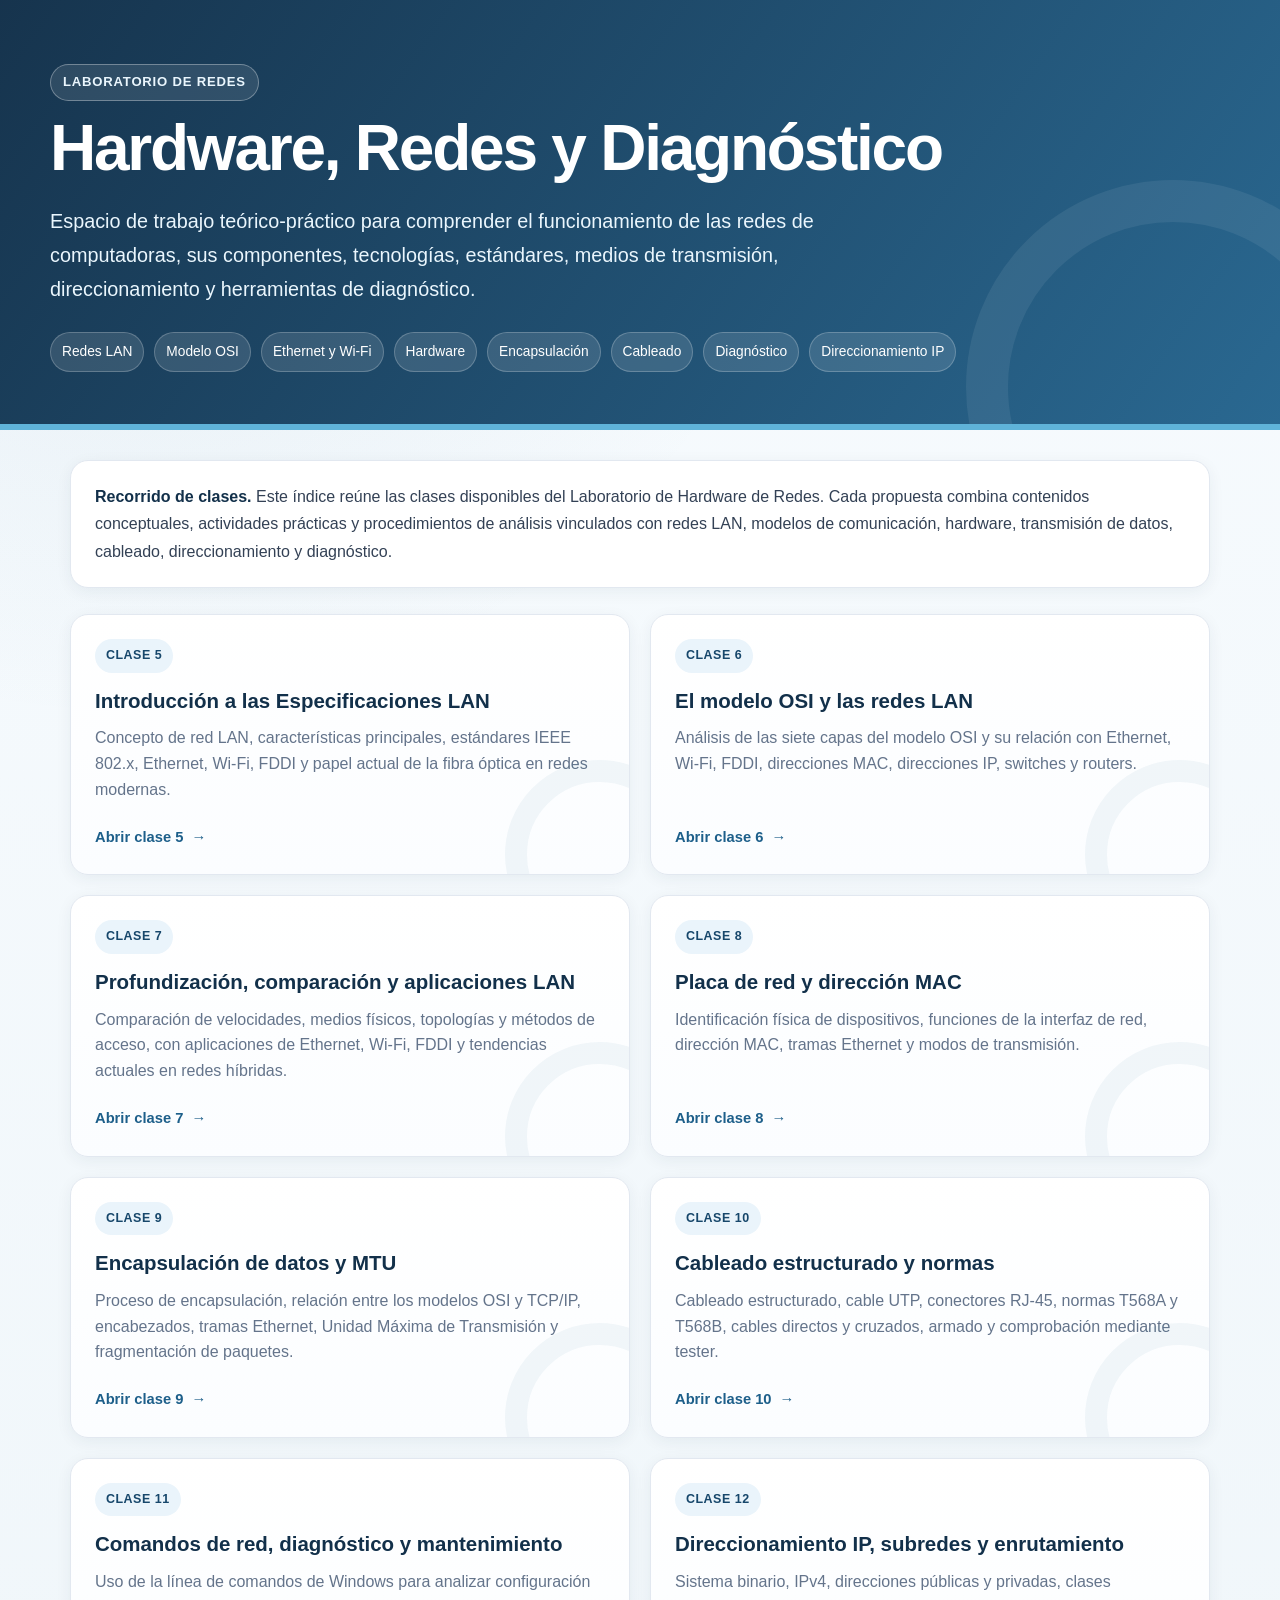
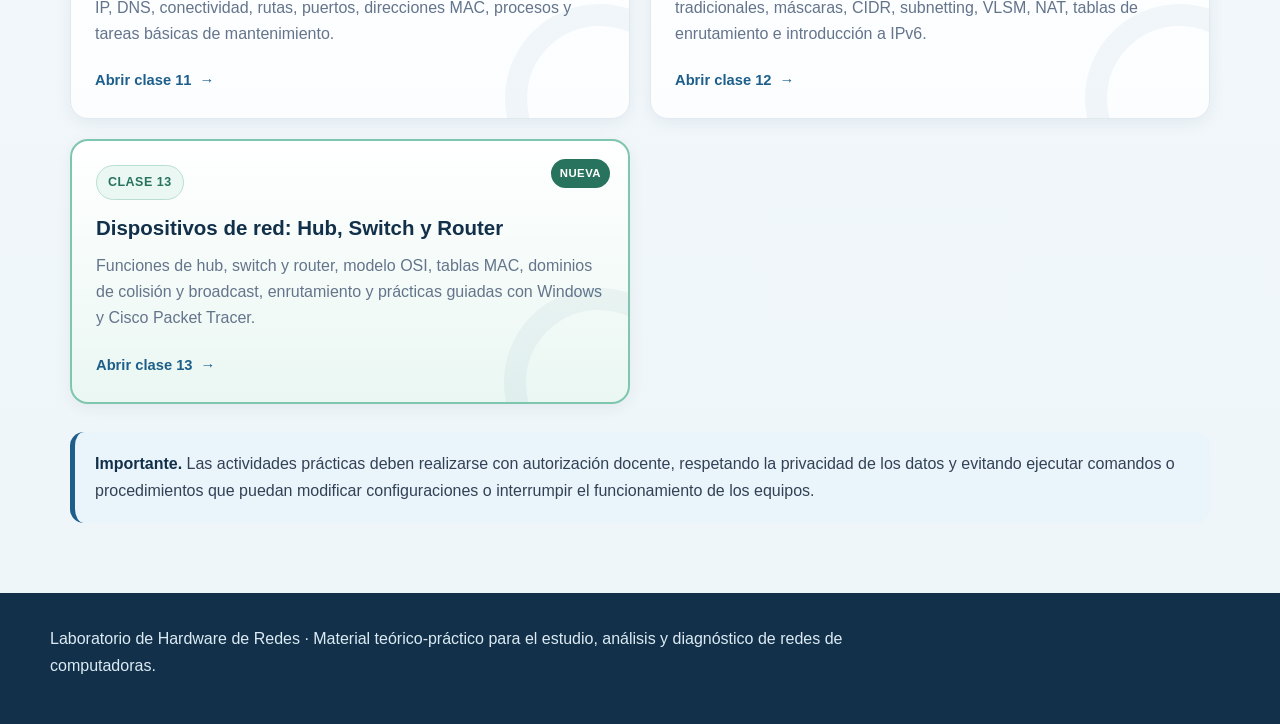
==== index.html @ 41d72aa2 "Publicar sitio del Laboratorio de Hardware de Redes" ====
<!DOCTYPE html>
<html lang="es">

<head>

  <meta charset="UTF-8">

  <meta
    name="viewport"
    content="width=device-width, initial-scale=1.0"
  >

  <meta
    name="description"
    content="Laboratorio de Hardware de Redes. Material teórico-práctico sobre redes LAN, modelo OSI, hardware, cableado, diagnóstico y direccionamiento IP."
  >

  <title>Laboratorio de Hardware de Redes</title>

  <!-- ==========================================
       ESTILOS GENERALES
       ========================================== -->

  <link rel="stylesheet" href="style.css">

</head>

<body>

  <!-- ==========================================
       ACCESIBILIDAD
       ========================================== -->

  <a
    class="skip-link"
    href="#contenido"
  >
    Ir al contenido principal
  </a>

  <!-- ==========================================
       ENCABEZADO
       ========================================== -->

  <header class="hero">

    <div class="hero-inner">

      <p class="eyebrow">
        Laboratorio de redes
      </p>

      <h1>
        Hardware, Redes y Diagnóstico
      </h1>

      <p class="hero-description">

        Espacio de trabajo teórico-práctico para comprender
        el funcionamiento de las redes de computadoras,
        sus componentes, tecnologías, estándares,
        medios de transmisión, direccionamiento
        y herramientas de diagnóstico.

      </p>

      <div
        class="hero-tags"
        aria-label="Temas principales"
      >

        <span class="hero-tag">
          Redes LAN
        </span>

        <span class="hero-tag">
          Modelo OSI
        </span>

        <span class="hero-tag">
          Ethernet y Wi-Fi
        </span>

        <span class="hero-tag">
          Hardware
        </span>

        <span class="hero-tag">
          Encapsulación
        </span>

        <span class="hero-tag">
          Cableado
        </span>

        <span class="hero-tag">
          Diagnóstico
        </span>

        <span class="hero-tag">
          Direccionamiento IP
        </span>

      </div>

    </div>

  </header>

  <!-- ==========================================
       CONTENIDO PRINCIPAL
       ========================================== -->

  <main
    class="indice-clases"
    id="contenido"
  >

    <!-- ========================================
         PRESENTACIÓN
         ======================================== -->

    <section
      class="descripcion"
      aria-labelledby="titulo-recorrido"
    >

      <p>

        <strong id="titulo-recorrido">
          Recorrido de clases.
        </strong>

        Este índice reúne las clases disponibles
        del Laboratorio de Hardware de Redes.

        Cada propuesta combina contenidos conceptuales,
        actividades prácticas y procedimientos de análisis
        vinculados con redes LAN,
        modelos de comunicación,
        hardware,
        transmisión de datos,
        cableado,
        direccionamiento
        y diagnóstico.

      </p>

    </section>

    <!-- ========================================
         GRILLA DE CLASES
         ======================================== -->

    <section
      class="grilla-clases"
      aria-label="Clases disponibles"
    >

      <!-- ======================================
           CLASE 5
           ====================================== -->

      <a
        class="clase-card"
        href="clases/clase5.html"
      >

        <div>

          <span class="numero">
            Clase 5
          </span>

          <h2>
            Introducción a las Especificaciones LAN
          </h2>

          <p>

            Concepto de red LAN,
            características principales,
            estándares IEEE 802.x,
            Ethernet,
            Wi-Fi,
            FDDI
            y papel actual de la fibra óptica
            en redes modernas.

          </p>

        </div>

        <span class="accion">
          Abrir clase 5
        </span>

      </a>

      <!-- ======================================
           CLASE 6
           ====================================== -->

      <a
        class="clase-card"
        href="clases/clase6.html"
      >

        <div>

          <span class="numero">
            Clase 6
          </span>

          <h2>
            El modelo OSI y las redes LAN
          </h2>

          <p>

            Análisis de las siete capas
            del modelo OSI
            y su relación con Ethernet,
            Wi-Fi,
            FDDI,
            direcciones MAC,
            direcciones IP,
            switches
            y routers.

          </p>

        </div>

        <span class="accion">
          Abrir clase 6
        </span>

      </a>

      <!-- ======================================
           CLASE 7
           ====================================== -->

      <a
        class="clase-card"
        href="clases/clase7.html"
      >

        <div>

          <span class="numero">
            Clase 7
          </span>

          <h2>
            Profundización, comparación y aplicaciones LAN
          </h2>

          <p>

            Comparación de velocidades,
            medios físicos,
            topologías
            y métodos de acceso,
            con aplicaciones de Ethernet,
            Wi-Fi,
            FDDI
            y tendencias actuales
            en redes híbridas.

          </p>

        </div>

        <span class="accion">
          Abrir clase 7
        </span>

      </a>

      <!-- ======================================
           CLASE 8
           ====================================== -->

      <a
        class="clase-card"
        href="clases/clase8.html"
      >

        <div>

          <span class="numero">
            Clase 8
          </span>

          <h2>
            Placa de red y dirección MAC
          </h2>

          <p>

            Identificación física de dispositivos,
            funciones de la interfaz de red,
            dirección MAC,
            tramas Ethernet
            y modos de transmisión.

          </p>

        </div>

        <span class="accion">
          Abrir clase 8
        </span>

      </a>

      <!-- ======================================
           CLASE 9
           ====================================== -->

      <a
        class="clase-card"
        href="clases/clase9.html"
      >

        <div>

          <span class="numero">
            Clase 9
          </span>

          <h2>
            Encapsulación de datos y MTU
          </h2>

          <p>

            Proceso de encapsulación,
            relación entre los modelos OSI y TCP/IP,
            encabezados,
            tramas Ethernet,
            Unidad Máxima de Transmisión
            y fragmentación de paquetes.

          </p>

        </div>

        <span class="accion">
          Abrir clase 9
        </span>

      </a>

      <!-- ======================================
           CLASE 10
           ====================================== -->

      <a
        class="clase-card"
        href="clases/clase10.html"
      >

        <div>

          <span class="numero">
            Clase 10
          </span>

          <h2>
            Cableado estructurado y normas
          </h2>

          <p>

            Cableado estructurado,
            cable UTP,
            conectores RJ-45,
            normas T568A y T568B,
            cables directos y cruzados,
            armado
            y comprobación mediante tester.

          </p>

        </div>

        <span class="accion">
          Abrir clase 10
        </span>

      </a>

      <!-- ======================================
           CLASE 11
           ====================================== -->

      <a
        class="clase-card"
        href="clases/clase11.html"
      >

        <div>

          <span class="numero">
            Clase 11
          </span>

          <h2>
            Comandos de red, diagnóstico y mantenimiento
          </h2>

          <p>

            Uso de la línea de comandos
            de Windows
            para analizar configuración IP,
            DNS,
            conectividad,
            rutas,
            puertos,
            direcciones MAC,
            procesos
            y tareas básicas de mantenimiento.

          </p>

        </div>

        <span class="accion">
          Abrir clase 11
        </span>

      </a>

      <!-- ======================================
           CLASE 12
           ====================================== -->

      <a
        class="clase-card"
        href="clases/clase12.html"
      >

        <div>

          <span class="numero">
            Clase 12
          </span>

          <h2>
            Direccionamiento IP, subredes y enrutamiento
          </h2>

          <p>

            Sistema binario,
            IPv4,
            direcciones públicas y privadas,
            clases tradicionales,
            máscaras,
            CIDR,
            subnetting,
            VLSM,
            NAT,
            tablas de enrutamiento
            e introducción a IPv6.

          </p>

        </div>

        <span class="accion">
          Abrir clase 12
        </span>

      </a>

      <!-- CLASE 13 -->
      <a class="clase-card nueva" href="clases/clase13.html">
        <div>
          <span class="numero">Clase 13</span>
          <h2>Dispositivos de red: Hub, Switch y Router</h2>
          <p>Funciones de hub, switch y router, modelo OSI, tablas MAC,
            dominios de colisión y broadcast, enrutamiento y prácticas
            guiadas con Windows y Cisco Packet Tracer.</p>
        </div>
        <span class="accion">Abrir clase 13</span>
      </a>

    </section>

    <!-- ========================================
         INDICACIÓN DOCENTE
         ======================================== -->

    <aside
      class="nota-docente"
      aria-label="Indicaciones de seguridad"
    >

      <strong>
        Importante.
      </strong>

      Las actividades prácticas deben realizarse
      con autorización docente,
      respetando la privacidad de los datos
      y evitando ejecutar comandos
      o procedimientos que puedan modificar
      configuraciones
      o interrumpir el funcionamiento
      de los equipos.

    </aside>

  </main>

  <!-- ==========================================
       PIE DE PÁGINA
       ========================================== -->

  <footer>

    <div class="footer-inner">

      <p>

        Laboratorio de Hardware de Redes ·
        Material teórico-práctico para el estudio,
        análisis
        y diagnóstico de redes de computadoras.

      </p>

    </div>

  </footer>

</body>

</html>
---- style.css ----
/* ==========================================================
LABORATORIO DE HARDWARE DE REDES - ESTILOS GENERALES
Archivo compartido por Index y Clases 5 a 12
========================================================== */

:root {
  --azul-900: #12304a;
  --azul-800: #17476b;
  --azul-700: #1d5f8a;
  --azul-100: #eaf4fb;
  --celeste-100: #f3f9fd;
  --verde-700: #28735d;
  --verde-100: #eaf7f2;
  --amarillo-700: #8a6500;
  --amarillo-100: #fff8dc;
  --rojo-700: #9a3434;
  --rojo-100: #fff0f0;
  --gris-950: #17212b;
  --gris-800: #334155;
  --gris-600: #64748b;
  --gris-300: #cbd5e1;
  --gris-200: #e2e8f0;
  --gris-100: #f1f5f9;
  --blanco: #ffffff;
  --sombra: 0 4px 16px rgba(18, 48, 74, 0.06);
  --radio: 18px;
  --ancho: 1180px;
}

* {
  box-sizing: border-box;
}

html {
  scroll-behavior: smooth;
  scroll-padding-top: 96px;
}

body {
  margin: 0;
  background:
  radial-gradient(circle at 10% 0%, rgba(29, 95, 138, 0.09), transparent 28%),
  linear-gradient(180deg, #f7fbfe 0%, #eef5f9 100%);
  color: var(--gris-950);
  font-family: "Segoe UI", Roboto, Arial, sans-serif;
  line-height: 1.72;
}

a {
  color: var(--azul-700);
}

button,
input,
textarea {
  font: inherit;
}

.skip-link {
  position: fixed;
  left: 12px;
  top: -60px;
  z-index: 9999;
  padding: 10px 14px;
  background: var(--gris-950);
  color: var(--blanco);
  border-radius: 8px;
  text-decoration: none;
  transition: top .2s ease;
}

.skip-link:focus {
  top: 12px;
}

.hero {
  position: relative;
  overflow: hidden;
  color: var(--blanco);
  background:
  linear-gradient(125deg, rgba(18, 48, 74, .98), rgba(29, 95, 138, .94)),
  radial-gradient(circle at 85% 25%, rgba(255,255,255,.15), transparent 25%);
  padding: 64px 20px 52px;
  border-bottom: 6px solid #5fb3d9;
}

.hero::after {
  content: "";
  position: absolute;
  width: 330px;
  height: 330px;
  right: -100px;
  bottom: -170px;
  border: 42px solid rgba(255, 255, 255, .07);
  border-radius: 50%;
}

.hero-inner {
  position: relative;
  z-index: 1;
  max-width: var(--ancho);
  margin: 0 auto;
}

.eyebrow {
  display: inline-flex;
  align-items: center;
  gap: 8px;
  margin: 0 0 14px;
  padding: 6px 12px;
  border: 1px solid rgba(255,255,255,.32);
  border-radius: 999px;
  background: rgba(255,255,255,.10);
  font-size: .82rem;
  font-weight: 700;
  letter-spacing: .06em;
  text-transform: uppercase;
}

h1 {
  max-width: 920px;
  margin: 0;
  font-size: clamp(2rem, 5vw, 4.15rem);
  line-height: 1.05;
  letter-spacing: -.035em;
}

.hero p {
  max-width: 850px;
  margin: 22px 0 0;
  color: #eaf6fd;
  font-size: clamp(1.02rem, 2vw, 1.24rem);
}

.hero-tags {
  display: flex;
  flex-wrap: wrap;
  gap: 10px;
  margin-top: 26px;
}

.hero-tag {
  padding: 7px 11px;
  border-radius: 999px;
  background: rgba(255,255,255,.12);
  border: 1px solid rgba(255,255,255,.22);
  font-size: .86rem;
}

.toolbar-wrap {
  position: sticky;
  top: 0;
  z-index: 1000;
  border-bottom: 1px solid var(--gris-200);
  background: rgba(255,255,255,.96);
  backdrop-filter: blur(12px);
  box-shadow: 0 4px 16px rgba(18,48,74,.07);
}

.toolbar {
  max-width: var(--ancho);
  margin: 0 auto;
  padding: 10px 20px;
  display: grid;
  grid-template-columns: minmax(220px, 1fr) auto auto;
  gap: 10px;
  align-items: center;
}

.search-box {
  display: flex;
  align-items: center;
  gap: 8px;
  min-width: 0;
  padding: 8px 12px;
  border: 1px solid var(--gris-300);
  border-radius: 12px;
  background: var(--blanco);
}

.search-box input {
  flex: 1 1 0;
  min-width: 0;
  width: 0;
  border: 0;
  outline: 0;
  color: var(--gris-950);
  background: transparent;
}

.search-box > span {
  flex: 0 0 auto;
  white-space: nowrap;
}

.btn {
  border: 1px solid var(--gris-300);
  border-radius: 10px;
  padding: 9px 13px;
  background: var(--blanco);
  color: var(--azul-900);
  cursor: pointer;
  font-weight: 700;
  transition: transform .15s ease, background .15s ease, border-color .15s ease;
}

.btn:hover {
  transform: translateY(-1px);
  background: var(--azul-100);
  border-color: #9fc9df;
}

.btn-primary {
  border-color: var(--azul-700);
  background: var(--azul-700);
  color: var(--blanco);
}

.btn-primary:hover {
  background: var(--azul-800);
}

.layout {
  max-width: var(--ancho);
  margin: 28px auto 70px;
  padding: 0 20px;
  display: grid;
  grid-template-columns: 268px minmax(0, 1fr);
  gap: 24px;
  align-items: start;
}

.sidebar {
  position: sticky;
  top: 82px;
  max-height: calc(100vh - 100px);
  overflow: auto;
  padding: 18px;
  border: 1px solid var(--gris-200);
  border-radius: var(--radio);
  background: rgba(255,255,255,.95);
  box-shadow: var(--sombra);
}

.sidebar h2 {
  margin: 0 0 10px;
  color: var(--azul-900);
  font-size: 1rem;
}

.sidebar nav {
  display: grid;
  gap: 5px;
}

.sidebar a {
  display: block;
  padding: 7px 9px;
  border-radius: 8px;
  color: var(--gris-800);
  text-decoration: none;
  font-size: .91rem;
  line-height: 1.25;
}

.sidebar a:hover,
.sidebar a:focus {
  background: var(--azul-100);
  color: var(--azul-900);
}

.progress-card {
  margin-top: 16px;
  padding: 13px;
  border-radius: 12px;
  background: var(--celeste-100);
  border: 1px solid #cfe6f3;
}

.progress-card strong {
  display: block;
  margin-bottom: 7px;
  color: var(--azul-900);
  font-size: .9rem;
}

.progress-track {
  height: 10px;
  overflow: hidden;
  border-radius: 99px;
  background: #dcecf5;
}

.progress-fill {
  display: block;
  width: 100%;
  height: 100%;
  appearance: none;
  border: 0;
  background: #dcecf5;
  accent-color: var(--azul-700);
}

.progress-fill::-webkit-progress-bar { background: #dcecf5; }
.progress-fill::-webkit-progress-value { background: var(--azul-700); }
.progress-fill::-moz-progress-bar { background: var(--azul-700); }

.progress-label {
  margin-top: 6px;
  color: var(--gris-600);
  font-size: .82rem;
}

main {
  min-width: 0;
}

.module {
  scroll-margin-top: 100px;
  margin-bottom: 24px;
  padding: clamp(22px, 4vw, 38px);
  border: 1px solid var(--gris-200);
  border-radius: var(--radio);
  background: var(--blanco);
  box-shadow: var(--sombra);
}

.module.is-hidden {
  display: none;
}

.module-header {
  display: grid;
  grid-template-columns: auto 1fr;
  gap: 14px;
  align-items: start;
  margin-bottom: 20px;
}

.module-number {
  width: 44px;
  height: 44px;
  display: grid;
  place-items: center;
  border-radius: 12px;
  color: var(--blanco);
  background: linear-gradient(145deg, var(--azul-800), var(--azul-700));
  font-weight: 800;
  box-shadow: 0 8px 18px rgba(29,95,138,.20);
}

.module h2 {
  margin: 0;
  color: var(--azul-900);
  font-size: clamp(1.55rem, 3vw, 2.15rem);
  line-height: 1.15;
}

.module-subtitle {
  margin: 7px 0 0;
  color: var(--gris-600);
}

h3 {
  margin: 28px 0 12px;
  color: var(--azul-800);
  font-size: 1.22rem;
}

h4 {
  margin: 20px 0 8px;
  color: var(--gris-950);
  font-size: 1.02rem;
}

p {
  margin: 0 0 14px;
}

ul,
ol {
  padding-left: 1.4rem;
}

li + li {
  margin-top: 6px;
}

.objectives,
.two-col,
.three-col {
  display: grid;
  gap: 14px;
}

.objectives,
.two-col {
  grid-template-columns: repeat(2, minmax(0, 1fr));
}

.three-col {
  grid-template-columns: repeat(3, minmax(0, 1fr));
}

.mini-card {
  padding: 16px;
  border: 1px solid var(--gris-200);
  border-radius: 14px;
  background: linear-gradient(180deg, var(--blanco), #fbfdff);
}

.mini-card h3,
.mini-card h4 {
  margin-top: 0;
}

.callout {
  margin: 18px 0;
  padding: 16px 18px;
  border-left: 5px solid var(--azul-700);
  border-radius: 12px;
  background: var(--azul-100);
}

.callout strong {
  color: var(--azul-900);
}

.callout.warning {
  border-left-color: #d6a20a;
  background: var(--amarillo-100);
}

.callout.warning strong {
  color: var(--amarillo-700);
}

.callout.danger {
  border-left-color: var(--rojo-700);
  background: var(--rojo-100);
}

.callout.danger strong {
  color: var(--rojo-700);
}

.callout.success {
  border-left-color: var(--verde-700);
  background: var(--verde-100);
}

.callout.success strong {
  color: var(--verde-700);
}

.command-block {
  position: relative;
  margin: 14px 0;
  overflow: hidden;
  border: 1px solid #26394b;
  border-radius: 12px;
  background: #101923;
  box-shadow: 0 10px 24px rgba(15,23,42,.14);
}

.command-block::before {
  content: "CMD";
  display: block;
  padding: 7px 12px;
  color: #cfe8f6;
  background: #172636;
  border-bottom: 1px solid #2a4155;
  font-size: .72rem;
  font-weight: 800;
  letter-spacing: .12em;
}

pre {
  margin: 0;
  padding: 16px 54px 16px 16px;
  overflow-x: auto;
  color: #dff7e8;
  background: transparent;
  font-family: Consolas, "Courier New", monospace;
  font-size: .94rem;
  line-height: 1.55;
  white-space: pre-wrap;
  word-break: break-word;
}

code {
  font-family: Consolas, "Courier New", monospace;
}

.inline-code {
  padding: .12em .38em;
  border-radius: 6px;
  background: var(--gris-100);
  color: #7b2444;
  font-size: .92em;
}

.copy-btn {
  position: absolute;
  right: 9px;
  top: 38px;
  border: 1px solid #466075;
  border-radius: 8px;
  padding: 6px 8px;
  background: #20384c;
  color: #e9f6fc;
  cursor: pointer;
  font-size: .78rem;
  font-weight: 700;
}

.copy-btn:hover {
  background: #2b4a61;
}

.table-wrap {
  overflow-x: auto;
  margin: 16px 0;
  border: 1px solid var(--gris-200);
  border-radius: 13px;
}

table {
  width: 100%;
  border-collapse: collapse;
  min-width: 660px;
  background: var(--blanco);
}

th,
td {
  padding: 12px 13px;
  border-bottom: 1px solid var(--gris-200);
  text-align: left;
  vertical-align: top;
}

th {
  color: var(--azul-900);
  background: var(--azul-100);
  font-size: .9rem;
}

tr:last-child td {
  border-bottom: 0;
}

.activity {
  margin: 18px 0;
  padding: 18px;
  border: 1px solid #cfe1ec;
  border-radius: 14px;
  background: #fbfdff;
}

.activity-title {
  display: flex;
  gap: 10px;
  align-items: flex-start;
  margin-bottom: 10px;
}

.activity-title input {
  width: 19px;
  height: 19px;
  margin-top: 3px;
  accent-color: var(--azul-700);
  cursor: pointer;
  flex: 0 0 auto;
}

.activity-title label {
  color: var(--azul-900);
  font-weight: 800;
  cursor: pointer;
}

.activity p:last-child,
.activity ol:last-child,
.activity ul:last-child {
  margin-bottom: 0;
}

.response {
  width: 100%;
  min-height: 104px;
  margin-top: 10px;
  padding: 12px;
  resize: vertical;
  border: 1px solid var(--gris-300);
  border-radius: 10px;
  background: var(--blanco);
  color: var(--gris-950);
}

.response:focus {
  outline: 3px solid rgba(29,95,138,.15);
  border-color: var(--azul-700);
}

details {
  margin: 15px 0;
  border: 1px solid var(--gris-200);
  border-radius: 12px;
  background: #fcfdff;
}

summary {
  cursor: pointer;
  padding: 13px 15px;
  color: var(--azul-900);
  font-weight: 800;
}

details > div {
  padding: 0 15px 15px;
}

.steps {
  counter-reset: paso;
  display: grid;
  gap: 12px;
  padding: 0;
  list-style: none;
}

.steps li {
  position: relative;
  padding: 15px 15px 15px 54px;
  border: 1px solid var(--gris-200);
  border-radius: 12px;
  background: #fbfdff;
}

.steps li::before {
  counter-increment: paso;
  content: counter(paso);
  position: absolute;
  left: 15px;
  top: 14px;
  width: 28px;
  height: 28px;
  display: grid;
  place-items: center;
  border-radius: 50%;
  background: var(--azul-700);
  color: var(--blanco);
  font-size: .82rem;
  font-weight: 800;
}

.glossary {
  display: grid;
  gap: 10px;
}

.glossary dt {
  color: var(--azul-900);
  font-weight: 800;
}

.glossary dd {
  margin: 0 0 10px;
  padding-left: 12px;
  border-left: 3px solid #cfe6f3;
}



.no-results {
  padding: 22px;
  border-radius: 14px;
  background: var(--amarillo-100);
  border: 1px solid #ead895;
  color: #654c00;
}

@media (max-width: 920px) {
  .layout {
    grid-template-columns: 1fr;
  }

  .sidebar {
    position: relative;
    top: auto;
    max-height: none;
  }

  .sidebar nav {
    grid-template-columns: repeat(2, minmax(0, 1fr));
  }

  .toolbar {
    grid-template-columns: 1fr auto;
  }

}

@media (max-width: 700px) {
  .toolbar {
    grid-template-columns: 1fr;
  }

  .toolbar .btn {
    width: 100%;
  }

  .objectives,
  .two-col,
  .three-col,
  .sidebar nav {
    grid-template-columns: 1fr;
  }

  .module {
    padding: 21px 17px;
  }

  .module-header {
    grid-template-columns: 1fr;
  }

  .hero {
    padding-top: 42px;
  }
}

@media print {
  body {
    background: white;
  }

  .toolbar-wrap,
  .sidebar,
  .copy-btn,
  .footer,
  .hero-tags {
    display: none !important;
  }

  .hero {
    color: black;
    background: white;
    border-bottom: 2px solid black;
    padding: 18px 0;
  }

  .hero p {
    color: #333;
  }

  .layout {
    display: block;
    max-width: none;
    margin: 0;
    padding: 0;
  }

  .module {
    box-shadow: none;
    break-inside: avoid;
    border: 1px solid #aaa;
  }

  details > div {
    display: block;
  }

  .response {
    min-height: 70px;
  }
}

/* Extensiones específicas para el material de Direcciones IP */
.ip-demo {
  display: flex;
  flex-wrap: wrap;
  align-items: center;
  gap: 8px;
  margin: 16px 0;
  padding: 18px;
  border: 1px solid var(--gris-200);
  border-radius: 14px;
  background: linear-gradient(180deg, #fbfdff, var(--celeste-100));
}

.octet {
  min-width: 86px;
  padding: 12px 14px;
  border: 1px solid #bfdbea;
  border-radius: 12px;
  background: var(--blanco);
  color: var(--azul-900);
  font-family: Consolas, "Courier New", monospace;
  font-size: 1.1rem;
  font-weight: 800;
  text-align: center;
  box-shadow: 0 6px 14px rgba(18,48,74,.06);
}

.dot {
  color: var(--gris-600);
  font-weight: 900;
  font-size: 1.35rem;
}

.binary-row {
  display: grid;
  grid-template-columns: repeat(8, minmax(30px, 1fr));
  gap: 6px;
  margin: 12px 0;
}

.bit {
  padding: 9px 4px;
  border: 1px solid var(--gris-300);
  border-radius: 8px;
  background: var(--gris-100);
  font-family: Consolas, "Courier New", monospace;
  text-align: center;
  font-weight: 800;
}

.formula {
  margin: 14px 0;
  padding: 14px 16px;
  border: 1px dashed #9fc9df;
  border-radius: 12px;
  background: var(--celeste-100);
  color: var(--azul-900);
  font-family: Consolas, "Courier New", monospace;
  font-weight: 700;
}

.class-badge {
  display: inline-grid;
  place-items: center;
  min-width: 44px;
  height: 34px;
  padding: 0 10px;
  border-radius: 999px;
  background: var(--azul-100);
  border: 1px solid #bfdbea;
  color: var(--azul-900);
  font-weight: 900;
}

.network-diagram {
  display: grid;
  gap: 12px;
  margin: 18px 0;
  padding: 18px;
  border: 1px solid var(--gris-200);
  border-radius: 14px;
  background: #fbfdff;
}

.network-line {
  display: flex;
  flex-wrap: wrap;
  gap: 8px 12px;
  align-items: center;
}

.network-node {
  padding: 9px 12px;
  border: 1px solid var(--gris-300);
  border-radius: 10px;
  background: var(--blanco);
  font-weight: 700;
}

.arrow {
  color: var(--azul-700);
  font-weight: 900;
}

.compact-list {
  margin-top: 8px;
  margin-bottom: 8px;
}

@media (max-width: 520px) {
  .octet {
    min-width: 64px;
    padding: 10px;
    font-size: 1rem;
  }

  .binary-row {
    grid-template-columns: repeat(4, minmax(30px, 1fr));
  }
}

/* ==========================================================
ÍNDICE GENERAL
========================================================== */

.hero-description {
  max-width: 880px;
}

.indice-clases {
  max-width: var(--ancho);
  margin: 30px auto 70px;
  padding: 0 20px;
}

.descripcion {
  margin-bottom: 26px;
  padding: 22px 24px;
  border: 1px solid var(--gris-200);
  border-radius: var(--radio);
  background: var(--blanco);
  box-shadow: var(--sombra);
  color: var(--gris-800);
}

.descripcion p {
  margin: 0;
}

.descripcion strong {
  color: var(--azul-900);
}

.grilla-clases {
  display: grid;
  grid-template-columns: repeat(2, minmax(0, 1fr));
  gap: 20px;
}

.clase-card {
  position: relative;
  display: flex;
  flex-direction: column;
  justify-content: space-between;
  min-height: 245px;
  padding: 24px;
  overflow: hidden;
  border: 1px solid var(--gris-200);
  border-radius: var(--radio);
  background: linear-gradient(180deg, var(--blanco) 0%, #fbfdff 100%);
  color: var(--gris-950);
  text-decoration: none;
  box-shadow: var(--sombra);
  transition: transform .18s ease, box-shadow .18s ease, border-color .18s ease;
}

.clase-card::after {
  content: "";
  position: absolute;
  width: 145px;
  height: 145px;
  right: -65px;
  bottom: -75px;
  border: 22px solid rgba(29,95,138,.05);
  border-radius: 50%;
  pointer-events: none;
}

.clase-card:hover,
.clase-card:focus,
.clase-card:focus-visible {
  transform: translateY(-4px);
  border-color: #9fc9df;
  box-shadow: 0 18px 42px rgba(18,48,74,.16);
  outline: none;
}

.numero {
  display: inline-flex;
  align-items: center;
  width: fit-content;
  margin-bottom: 15px;
  padding: 6px 11px;
  border-radius: 999px;
  background: var(--azul-100);
  color: var(--azul-800);
  font-size: .78rem;
  font-weight: 900;
  letter-spacing: .04em;
  text-transform: uppercase;
}

.clase-card h2,
.clase-card h3 {
  margin: 0 0 12px;
  padding: 0;
  border: 0;
  color: var(--azul-900);
  font-size: 1.28rem;
  line-height: 1.25;
}

.clase-card p {
  margin: 0;
  color: var(--gris-600);
  line-height: 1.62;
}

.accion {
  position: relative;
  z-index: 2;
  display: inline-flex;
  align-items: center;
  gap: 8px;
  margin-top: 22px;
  color: var(--azul-700);
  font-size: .92rem;
  font-weight: 800;
}

.accion::after {
  content: "→";
  transition: transform .18s ease;
}

.clase-card:hover .accion::after,
.clase-card:focus-visible .accion::after {
  transform: translateX(5px);
}

.clase-card.nueva {
  border: 2px solid #7ec6ad;
  background: linear-gradient(180deg, #ffffff 0%, var(--verde-100) 100%);
}

.clase-card.nueva .numero {
  background: var(--verde-100);
  color: var(--verde-700);
  border: 1px solid #b9dfd0;
}

.clase-card.nueva::before {
  content: "Nueva";
  position: absolute;
  top: 18px;
  right: 18px;
  z-index: 3;
  padding: 5px 9px;
  border-radius: 999px;
  background: var(--verde-700);
  color: var(--blanco);
  font-size: .71rem;
  font-weight: 900;
  letter-spacing: .04em;
  text-transform: uppercase;
}

.nota-docente {
  margin-top: 28px;
  padding: 18px 20px;
  border-left: 5px solid var(--azul-700);
  border-radius: 14px;
  background: var(--azul-100);
  color: var(--gris-800);
}

.nota-docente strong {
  color: var(--azul-900);
}

footer,
.footer {
  padding: 32px 20px 44px;
  color: #dcebf3;
  background: var(--azul-900);
}

footer .footer-inner,
.footer .footer-inner {
  max-width: var(--ancho);
  margin: 0 auto;
}

footer p,
.footer p {
  max-width: 900px;
  margin: 0;
}

@media (max-width: 850px) {
  .grilla-clases {
    grid-template-columns: 1fr;
  }

  .clase-card {
    min-height: auto;
  }
}

@media (max-width: 520px) {
  .indice-clases {
    padding: 0 14px;
  }

  .descripcion,
  .clase-card {
    padding: 20px;
  }

  .clase-card.nueva::before {
    position: static;
    display: inline-flex;
    width: fit-content;
    margin-bottom: 12px;
  }
}


/* ==========================================================
COMPONENTES DE LAS CLASES 8, 9 Y 10
Compatibilidad durante la migración al diseño común.
========================================================== */

:root {
  --azul-oscuro: var(--azul-900);
  --azul: var(--azul-700);
  --celeste: var(--azul-100);
  --verde: var(--verde-700);
  --verde-suave: var(--verde-100);
  --gris-texto: var(--gris-950);
  --gris-claro: var(--gris-100);
  --gris-borde: var(--gris-200);
  --amarillo-suave: var(--amarillo-100);
  --rojo-suave: var(--rojo-100);
  --violeta-suave: #f4efff;
  --sombra-legacy: var(--sombra);
}

.contenedor {
  width: min(1100px, 94%);
  margin: 28px auto;
}

.volver {
  display: inline-block;
  margin: 0 0 18px;
  padding: 10px 14px;
  border-radius: 10px;
  background: var(--azul);
  color: #fff;
  text-decoration: none;
  font-weight: 700;
  transition: transform .15s ease, background .15s ease;
}

.volver:hover,
.volver:focus-visible {
  transform: translateY(-1px);
  background: var(--azul-800);
  outline: none;
}

.portada {
  position: relative;
  overflow: hidden;
  padding: 34px;
  border-radius: 22px;
  background: linear-gradient(125deg, var(--azul-900), var(--azul-700));
  color: #fff;
  box-shadow: var(--sombra-legacy);
}

.portada::after {
  content: "";
  position: absolute;
  width: 260px;
  height: 260px;
  right: -80px;
  top: -70px;
  border-radius: 50%;
  background: rgba(255,255,255,.12);
  pointer-events: none;
}

.portada h1 {
  position: relative;
  z-index: 1;
  margin: 0 0 10px;
  max-width: 920px;
  font-size: clamp(2rem,4vw,3.2rem);
  line-height: 1.15;
  letter-spacing: normal;
}

.portada p {
  position: relative;
  z-index: 1;
  max-width: 860px;
  margin: 0;
  color: #fff;
  font-size: 1.08rem;
}

.etiquetas {
  position: relative;
  z-index: 1;
  display: flex;
  flex-wrap: wrap;
  gap: 10px;
  margin-top: 24px;
}

.etiqueta {
  padding: 8px 12px;
  border: 1px solid rgba(255,255,255,.35);
  border-radius: 999px;
  background: rgba(255,255,255,.16);
  color: #fff;
  font-size: .92rem;
  font-weight: 700;
}

.bloque {
  margin-top: 22px;
  padding: 26px;
  border: 1px solid var(--gris-borde);
  border-radius: 18px;
  background: #fff;
  box-shadow: var(--sombra-legacy);
}

.bloque h2 {
  margin-top: 0;
  padding-left: 12px;
  border-left: 8px solid var(--azul);
  color: var(--azul-oscuro);
  line-height: 1.2;
}

.bloque h3,
.contenedor h3 {
  color: var(--azul-oscuro);
}

.bloque h4,
.contenedor h4 {
  color: var(--verde);
}

.lead {
  padding: 16px;
  border-left: 6px solid var(--azul);
  border-radius: 12px;
  background: var(--celeste);
  font-size: 1.05rem;
}

.grid-2 {
  display: grid;
  grid-template-columns: repeat(2,minmax(0,1fr));
  gap: 18px;
}

.grid-3 {
  display: grid;
  grid-template-columns: repeat(3,minmax(0,1fr));
  gap: 18px;
}

.tarjeta {
  padding: 18px;
  border: 1px solid var(--gris-borde);
  border-radius: 16px;
  background: var(--gris-claro);
}

.tarjeta h3,
.tarjeta h4 {
  margin-top: 0;
}

.destacado,
.advertencia,
.seguridad,
.pregunta {
  margin: 18px 0;
  padding: 16px;
  border-radius: 12px;
}

.destacado {
  border-left: 6px solid var(--verde);
  background: var(--verde-suave);
}

.advertencia {
  border-left: 6px solid #d97706;
  background: var(--amarillo-suave);
}

.seguridad {
  border-left: 6px solid #dc2626;
  background: var(--rojo-suave);
}

.pregunta {
  border-left: 6px solid #7c3aed;
  background: var(--violeta-suave);
}

.contenedor table {
  width: 100%;
  min-width: 0;
  margin: 16px 0;
  border: 1px solid var(--gris-borde);
  border-collapse: collapse;
  border-radius: 12px;
  background: #fff;
}

.contenedor th {
  padding: 12px;
  border-bottom: 0;
  background: var(--azul-oscuro);
  color: #fff;
  text-align: left;
}

.contenedor td {
  padding: 12px;
  border-top: 1px solid var(--gris-borde);
  border-bottom: 0;
  vertical-align: top;
}

.contenedor tr:nth-child(even) td {
  background: #f8fafc;
}

.contenedor code {
  padding: 2px 6px;
  border-radius: 6px;
  background: #eef2ff;
  color: #1e3a8a;
  font-family: Consolas,Monaco,"Courier New",monospace;
  font-size: .95em;
}

.contenedor pre {
  margin: 16px 0;
  padding: 18px;
  overflow-x: auto;
  border-radius: 14px;
  background: #0f172a;
  color: #e2e8f0;
  line-height: 1.5;
  white-space: pre-wrap;
  word-break: break-word;
}

.contenedor pre code {
  padding: 0;
  background: transparent;
  color: inherit;
}

.figura {
  margin: 20px 0;
  overflow: hidden;
  border: 1px solid var(--gris-borde);
  border-radius: 16px;
  background: #fff;
}

.figura svg {
  display: block;
  width: 100%;
  height: auto;
}

.figura figcaption {
  padding: 12px 16px;
  border-top: 1px solid var(--gris-borde);
  background: #f8fafc;
  font-size: .95rem;
}

.pasos {
  counter-reset: paso;
  padding: 0;
  list-style: none;
}

.pasos li {
  counter-increment: paso;
  position: relative;
  margin-bottom: 12px;
  padding: 14px 14px 14px 54px;
  border: 1px solid var(--gris-borde);
  border-radius: 14px;
  background: #f8fafc;
}

.pasos li::before {
  content: counter(paso);
  position: absolute;
  left: 14px;
  top: 14px;
  width: 28px;
  height: 28px;
  display: grid;
  place-items: center;
  border-radius: 50%;
  background: var(--azul);
  color: #fff;
  font-weight: 700;
}

.actividad {
  margin-top: 16px;
  padding: 18px;
  border: 2px dashed var(--azul);
  border-radius: 16px;
  background: #f8fbff;
}

.checklist li {
  margin-bottom: 8px;
}

.consola-lab {
  margin: 20px 0;
  padding: 20px;
  border: 1px solid var(--gris-borde);
  border-radius: 16px;
  background: #f8fbff;
}

.consola-lab h3 {
  margin-top: 0;
  color: var(--azul-oscuro);
}

.paso-comando {
  margin: 12px 0;
  padding: 14px;
  border: 1px solid var(--gris-borde);
  border-radius: 14px;
  background: #fff;
}

.campo-respuesta {
  margin: 14px 0;
  padding: 14px;
  border: 1px dashed #94a3b8;
  border-radius: 12px;
  background: #fff;
}

.campo-respuesta p {
  margin: 7px 0;
}

.linea-respuesta {
  display: inline-block;
  min-width: 70%;
  height: 1.3em;
  border-bottom: 1px dotted #64748b;
  vertical-align: baseline;
}

.salida-ejemplo {
  margin: 12px 0;
  padding: 12px;
  overflow-x: auto;
  border-left: 5px solid var(--verde);
  border-radius: 10px;
  background: #f8fafc;
}

.tabla-comandos td:first-child {
  white-space: nowrap;
  color: #1e3a8a;
  font-family: Consolas,Monaco,"Courier New",monospace;
  font-weight: 700;
}

.mini {
  color: #54606b;
  font-size: .92rem;
}

.pin {
  display: inline-block;
  min-width: 28px;
  margin-right: 6px;
  padding: 3px 7px;
  border-radius: 8px;
  background: var(--azul);
  color: #fff;
  text-align: center;
  font-weight: 700;
}

.glosario dt {
  margin-top: 14px;
  color: var(--azul-oscuro);
  font-weight: 700;
}

.glosario dd {
  margin-left: 0;
  padding: 12px;
  border: 1px solid var(--gris-borde);
  border-radius: 12px;
  background: #f8fafc;
}

.bibliografia a {
  color: var(--azul);
  text-decoration: none;
  font-weight: 700;
}

.bibliografia a:hover {
  text-decoration: underline;
}

.botonera {
  display: flex;
  flex-wrap: wrap;
  gap: 12px;
  margin-top: 18px;
}

.boton {
  display: inline-block;
  padding: 10px 14px;
  border-radius: 10px;
  background: var(--azul);
  color: #fff;
  text-decoration: none;
  font-weight: 700;
}

.boton.secundario {
  background: var(--verde);
}

@media (max-width: 800px) {
  .grid-2,
  .grid-3 {
    grid-template-columns: 1fr;
  }

  .portada {
    padding: 24px;
  }

  .bloque {
    padding: 20px;
  }
}


/* Extensiones para la Clase 12_IP */
.level-tag {
  display:inline-flex;
  align-items:center;
  gap:6px;
  padding:5px 9px;
  border-radius:999px;
  background:var(--gris-100);
  border:1px solid var(--gris-200);
  color:var(--gris-800);
  font-size:.76rem;
  font-weight:800;
  text-transform:uppercase;
  letter-spacing:.04em;
  margin-bottom:10px;
}

.concept-strip {
  display:grid;
  grid-template-columns:repeat(4,minmax(0,1fr));
  gap:10px;
  margin:16px 0;
}

.concept-chip {
  padding:12px;
  border:1px solid var(--gris-200);
  border-radius:12px;
  background:#fbfdff;
  text-align:center;
  font-weight:800;
  color:var(--azul-900);
}

.weights {
  display:grid;
  grid-template-columns:repeat(8,minmax(44px,1fr));
  gap:6px;
  margin:12px 0;
}

.weight {
  padding:10px 4px;
  border:1px solid var(--gris-300);
  border-radius:9px;
  background:var(--blanco);
  text-align:center;
  font-family:Consolas,"Courier New",monospace;
}

.weight strong {
  display:block;
  color:var(--azul-900);
  font-size:.92rem;
}

.weight span {
  display:block;
  color:var(--gris-600);
  font-size:.78rem;
  margin-top:3px;
}

.formula-grid {
  display:grid;
  grid-template-columns:repeat(2,minmax(0,1fr));
  gap:12px;
  margin:14px 0;
}

.formula-card {
  padding:15px;
  border:1px dashed #9fc9df;
  border-radius:12px;
  background:var(--celeste-100);
  color:var(--azul-900);
  font-family:Consolas,"Courier New",monospace;
  font-weight:700;
}

.exercise-list {
  margin:10px 0 0;
  padding-left:1.25rem;
}

.exercise-list li {
  margin-bottom:8px;
}

.solution {
  border-left:4px solid var(--verde-700);
  background:var(--verde-100);
  padding:13px 15px;
  border-radius:10px;
  margin-top:12px;
}

.solution code {
  color:#164f3f;
}

.route-diagram {
  display:flex;
  flex-wrap:wrap;
  align-items:center;
  justify-content:center;
  gap:9px;
  margin:16px 0;
  padding:18px;
  border:1px solid var(--gris-200);
  border-radius:14px;
  background:#fbfdff;
}

.route-node {
  padding:10px 13px;
  border:1px solid var(--gris-300);
  border-radius:10px;
  background:var(--blanco);
  font-weight:800;
}

.route-arrow {
  color:var(--azul-700);
  font-weight:900;
}

.mask-scale {
  display:grid;
  grid-template-columns:repeat(9,minmax(0,1fr));
  gap:5px;
  margin:12px 0;
  font-size:.78rem;
}

.mask-scale div {
  padding:8px 4px;
  text-align:center;
  border:1px solid var(--gris-200);
  border-radius:8px;
  background:#fbfdff;
}

.exercise-badge {
  display:inline-flex;
  padding:4px 8px;
  margin-right:6px;
  border-radius:999px;
  background:var(--amarillo-100);
  color:var(--amarillo-700);
  border:1px solid #ead895;
  font-size:.74rem;
  font-weight:800;
}

.advanced {
  border-top:4px solid #7658a6;
}

.command-block[data-label]::before {
  content: attr(data-label);
}

.source-note {
  font-size:.9rem;
  color:var(--gris-600);
  border-top:1px solid var(--gris-200);
  padding-top:12px;
  margin-top:18px;
}

@media (max-width: 800px) {
  .concept-strip,
  .formula-grid {
    grid-template-columns:1fr 1fr;
  }
  .weights {
    grid-template-columns:repeat(4,minmax(44px,1fr));
  }
  .mask-scale {
    grid-template-columns:repeat(3,minmax(0,1fr));
  }
}

@media (max-width: 520px) {
  .concept-strip,
  .formula-grid {
    grid-template-columns:1fr;
  }
  .weights {
    grid-template-columns:repeat(2,minmax(44px,1fr));
  }
}

/* Diagramas: presentación separada de la geometría SVG. */
.diagram-style-1 {
  fill: #f8fafc;
}

.diagram-style-2 {
  fill: #16324f;
  font-family: Arial;
  font-size: 28px;
  font-weight: 700;
  text-anchor: middle;
}

.diagram-style-3 {
  font-family: Arial;
}

.diagram-style-4 {
  fill: #eaf2ff;
  stroke: #2563eb;
  stroke-width: 3;
}

.diagram-style-5 {
  fill: #16324f;
  font-size: 22px;
  font-weight: 700;
  text-anchor: middle;
}

.diagram-style-6 {
  fill: #54606b;
  font-size: 16px;
  text-anchor: middle;
}

.diagram-style-7 {
  fill: #e8f7f4;
  stroke: #0f766e;
  stroke-width: 3;
}

.diagram-style-8 {
  fill: #0f766e;
  font-size: 22px;
  font-weight: 700;
  text-anchor: middle;
}

.diagram-style-9 {
  fill: #fff8db;
  stroke: #d97706;
  stroke-width: 3;
}

.diagram-style-10 {
  fill: #92400e;
  font-size: 22px;
  font-weight: 700;
  text-anchor: middle;
}

.diagram-style-11 {
  stroke: #16324f;
  stroke-width: 5;
}

.diagram-style-12 {
  fill: #16324f;
}

.diagram-style-13 {
  fill: #54606b;
  font-size: 15px;
  text-anchor: middle;
}

.diagram-style-14 {
  fill: #ffffff;
  stroke: #94a3b8;
  stroke-width: 2;
}

.diagram-style-15 {
  fill: #334155;
  font-size: 18px;
  text-anchor: middle;
}

.diagram-style-16 {
  fill: #ffffff;
  stroke: #94a3b8;
  stroke-width: 4;
}

.diagram-style-17 {
  fill: #54606b;
  font-size: 18px;
  text-anchor: middle;
}

.diagram-style-18 {
  fill: none;
  stroke: #f97316;
  stroke-width: 8;
}

.diagram-style-19 {
  fill: none;
  stroke: #fed7aa;
  stroke-width: 8;
}

.diagram-style-20 {
  fill: none;
  stroke: #22c55e;
  stroke-width: 8;
}

.diagram-style-21 {
  fill: none;
  stroke: #bbf7d0;
  stroke-width: 8;
}

.diagram-style-22 {
  fill: #92400e;
  font-size: 16px;
  font-weight: 700;
  text-anchor: end;
}

.diagram-style-23 {
  fill: #166534;
  font-size: 16px;
  font-weight: 700;
  text-anchor: end;
}

.diagram-style-24 {
  fill: #1d4ed8;
  font-size: 16px;
  font-weight: 700;
  text-anchor: start;
}

.diagram-style-25 {
  fill: #78350f;
  font-size: 16px;
  font-weight: 700;
  text-anchor: start;
}

.diagram-style-26 {
  fill: #f8fafc;
  stroke: #64748b;
}

.diagram-style-27 {
  fill: #16324f;
  font-size: 18px;
  font-weight: 700;
}

.diagram-style-28 {
  text-anchor: middle;
}

.diagram-style-29 {
  fill: #ffffff;
  stroke: #94a3b8;
  stroke-width: 3;
}

.diagram-style-30 {
  fill: #fff7ed;
  stroke: #f97316;
  stroke-width: 4;
}

.diagram-style-31 {
  fill: #92400e;
  font-size: 16px;
  font-weight: 700;
  text-anchor: middle;
}

.diagram-style-32 {
  fill: #92400e;
  font-size: 14px;
  text-anchor: middle;
}

.diagram-style-33 {
  fill: #f97316;
  stroke: #ea580c;
  stroke-width: 4;
}

.diagram-style-34 {
  fill: #ffffff;
  font-size: 16px;
  font-weight: 700;
  text-anchor: middle;
}

.diagram-style-35 {
  fill: #ffffff;
  font-size: 14px;
  text-anchor: middle;
}

.diagram-style-36 {
  fill: #f0fdf4;
  stroke: #22c55e;
  stroke-width: 4;
}

.diagram-style-37 {
  fill: #166534;
  font-size: 16px;
  font-weight: 700;
  text-anchor: middle;
}

.diagram-style-38 {
  fill: #166534;
  font-size: 14px;
  text-anchor: middle;
}

.diagram-style-39 {
  fill: #2563eb;
  stroke: #1d4ed8;
  stroke-width: 4;
}

.diagram-style-40 {
  fill: #eff6ff;
  stroke: #3b82f6;
  stroke-width: 4;
}

.diagram-style-41 {
  fill: #1d4ed8;
  font-size: 16px;
  font-weight: 700;
  text-anchor: middle;
}

.diagram-style-42 {
  fill: #1d4ed8;
  font-size: 14px;
  text-anchor: middle;
}

.diagram-style-43 {
  fill: #22c55e;
  stroke: #16a34a;
  stroke-width: 4;
}

.diagram-style-44 {
  fill: #fef3c7;
  stroke: #92400e;
  stroke-width: 4;
}

.diagram-style-45 {
  fill: #78350f;
  font-size: 16px;
  font-weight: 700;
  text-anchor: middle;
}

.diagram-style-46 {
  fill: #78350f;
  font-size: 14px;
  text-anchor: middle;
}

.diagram-style-47 {
  fill: #78350f;
  stroke: #451a03;
  stroke-width: 4;
}

.diagram-style-48 {
  fill: #16324f;
  font-family: Arial;
  font-size: 24px;
  font-weight: 700;
  text-anchor: middle;
}

.diagram-style-49 {
  fill: #ffffff;
  stroke: #9db9ff;
  stroke-width: 2;
}

.diagram-style-50 {
  fill: #16324f;
  font-family: Arial;
  font-size: 20px;
  text-anchor: middle;
}

.diagram-style-51 {
  fill: #0f766e;
  font-family: Arial;
  font-size: 24px;
  font-weight: 700;
  text-anchor: middle;
}

.diagram-style-52 {
  fill: #263238;
  font-family: Arial;
  font-size: 18px;
  text-anchor: middle;
}

.diagram-style-53 {
  fill: #263238;
  font-family: Arial;
  font-size: 16px;
  text-anchor: middle;
}

.diagram-style-54 {
  stroke: #16324f;
  stroke-width: 4;
}

.diagram-style-55 {
  fill: #ffffff;
  stroke: #d7dde5;
  stroke-width: 3;
}

.diagram-style-56 {
  fill: #2563eb;
}

.diagram-style-57 {
  fill: #0f766e;
}

.diagram-style-58 {
  fill: #7c3aed;
}

.diagram-style-59 {
  stroke: #94a3b8;
  stroke-width: 3;
}

.diagram-style-60 {
  fill: #54606b;
  font-family: Arial;
  font-size: 18px;
  text-anchor: middle;
}

.diagram-style-61 {
  fill: #16324f;
  font-family: Arial;
  font-size: 26px;
  font-weight: 700;
  text-anchor: middle;
}

.diagram-style-62 {
  font-family: Arial;
  font-size: 18px;
}

.diagram-style-63 {
  fill: #eef2ff;
  stroke: #c7d2fe;
}

.diagram-style-64 {
  fill: #334155;
}

.diagram-style-65 {
  fill: #0f766e;
  font-weight: 700;
}

.diagram-style-66 {
  fill: #2563eb;
  font-weight: 700;
}

.diagram-style-67 {
  fill: #ffffff;
  stroke: #16324f;
  stroke-width: 2;
}

.diagram-style-68 {
  fill: #16324f;
  font-family: Arial;
  font-size: 19px;
  font-weight: 700;
  text-anchor: middle;
}

.diagram-style-69 {
  fill: #54606b;
  font-family: Arial;
  font-size: 15px;
  text-anchor: middle;
}

.diagram-style-70 {
  fill: #16324f;
  font-size: 24px;
  font-weight: 700;
  text-anchor: middle;
}

.diagram-style-71 {
  fill: #0f766e;
  font-size: 24px;
  font-weight: 700;
  text-anchor: middle;
}

.diagram-style-72 {
  stroke: #2563eb;
  stroke-width: 4;
}

.diagram-style-73 {
  stroke: #0f766e;
  stroke-width: 4;
}

.diagram-style-74 {
  fill: #2563eb;
  font-size: 20px;
  font-weight: 700;
  text-anchor: middle;
}

.diagram-style-75 {
  fill: #0f766e;
  font-size: 20px;
  font-weight: 700;
  text-anchor: middle;
}

.diagram-style-76 {
  fill: #16324f;
  font-size: 17px;
  font-weight: 700;
  text-anchor: middle;
}

.diagram-style-77 {
  fill: #54606b;
  font-size: 14px;
  text-anchor: middle;
}

.diagram-style-78 {
  fill: #0f766e;
  font-size: 17px;
  font-weight: 700;
  text-anchor: middle;
}

.diagram-style-79 {
  fill: #92400e;
  font-size: 17px;
  font-weight: 700;
  text-anchor: middle;
}

.diagram-style-80 {
  fill: #334155;
  font-size: 17px;
  font-weight: 700;
  text-anchor: middle;
}

.diagram-style-81 {
  fill: #f4efff;
  stroke: #7c3aed;
  stroke-width: 3;
}

.diagram-style-82 {
  fill: #5b21b6;
  font-size: 17px;
  font-weight: 700;
  text-anchor: middle;
}

.diagram-style-83 {
  fill: #54606b;
  font-size: 17px;
  text-anchor: middle;
}

.diagram-style-84 {
  fill: #16324f;
  font-size: 23px;
  font-weight: 700;
  text-anchor: middle;
}

.diagram-style-85 {
  fill: #94a3b8;
}

.diagram-style-86 {
  stroke: #2563eb;
  stroke-width: 5;
}

.diagram-style-87 {
  fill: #2563eb;
  font-size: 15px;
  font-weight: 700;
  text-anchor: middle;
}

.diagram-style-88 {
  stroke: #0f766e;
  stroke-width: 5;
}

.diagram-style-89 {
  fill: #fff8db;
  stroke: #d97706;
  stroke-width: 2;
}

.diagram-style-90 {
  fill: #92400e;
  font-size: 18px;
  font-weight: 700;
  text-anchor: middle;
}

.diagram-style-91 {
  fill: #16324f;
  font-size: 20px;
  font-weight: 700;
}

.diagram-style-92 {
  fill: #eaf2ff;
  stroke: #2563eb;
  stroke-width: 2;
}

.diagram-style-93 {
  fill: #1e3a8a;
  font-size: 17px;
  text-anchor: middle;
}

.diagram-style-94 {
  fill: #e8f7f4;
  stroke: #0f766e;
  stroke-width: 2;
}

.diagram-style-95 {
  fill: #0f766e;
  font-size: 16px;
  text-anchor: middle;
}

.diagram-style-96 {
  fill: #92400e;
  font-size: 16px;
  text-anchor: middle;
}

.diagram-style-97 {
  fill: #f4efff;
  stroke: #7c3aed;
  stroke-width: 2;
}

.diagram-style-98 {
  fill: #5b21b6;
  font-size: 16px;
  text-anchor: middle;
}

.diagram-style-99 {
  fill: #0f172a;
  stroke: #0f172a;
  stroke-width: 2;
}

.diagram-style-100 {
  fill: #e2e8f0;
  font-size: 20px;
  font-weight: 700;
}

.diagram-style-101 {
  fill: #e2e8f0;
  font-size: 18px;
  text-anchor: middle;
}

.diagram-style-102 {
  fill: #16324f;
  font-size: 18px;
  font-weight: 700;
  text-anchor: middle;
}

.diagram-style-103 {
  fill: #0f766e;
  font-size: 18px;
  font-weight: 700;
  text-anchor: middle;
}

.diagram-style-104 {
  fill: #334155;
  font-size: 18px;
  font-weight: 700;
  text-anchor: middle;
}

.diagram-style-105 {
  fill: #5b21b6;
  font-size: 18px;
  font-weight: 700;
  text-anchor: middle;
}

.diagram-style-106 {
  fill: #1e3a8a;
  font-size: 22px;
  font-weight: 700;
  text-anchor: middle;
}

.diagram-style-107 {
  fill: #1e3a8a;
  font-size: 20px;
  font-weight: 700;
  text-anchor: middle;
}


/* Accesibilidad, navegación y adaptación compartidas. */
[hidden] { display: none !important; }
:focus-visible { outline: 3px solid var(--azul-700); outline-offset: 4px; }
.clase-card:focus-visible, .volver:focus-visible { outline: 3px solid var(--azul-700); outline-offset: 4px; }
.search-box:focus-within { outline: 3px solid var(--azul-700); outline-offset: 2px; }
body { overflow-wrap: normal; word-break: normal; }
.inline-code, .module code, .bibliografia a, .response, .print-response { overflow-wrap: anywhere; }

/* Navegación al inicio: disponible también sin JavaScript. */
body[data-page] { padding-bottom: 80px; }
.back-to-top {
  position: fixed;
  right: max(18px, env(safe-area-inset-right));
  bottom: max(18px, env(safe-area-inset-bottom));
  z-index: 1100;
  display: grid;
  place-items: center;
  width: 48px;
  height: 48px;
  border: 2px solid var(--blanco);
  border-radius: 50%;
  background: var(--azul-800);
  color: var(--blanco);
  box-shadow: 0 3px 12px rgba(18, 48, 74, .22);
  font-size: 1.6rem;
  line-height: 1;
  text-decoration: none;
}
.back-to-top:hover { background: var(--azul-900); }
.site-nav { max-width: var(--ancho); margin: 0 auto; padding: 12px 20px; }
.site-nav .volver { margin: 0; padding: 6px 0; background: transparent; color: var(--azul-700); }
.hero .eyebrow { margin: 0 0 14px; font-size: .82rem; }
.reset-progress { width: 100%; margin-top: 10px; }
.tags-compact { margin-top: 0; }
.response-long { min-height: 180px; }
.response-integrator { min-height: 260px; }
.table-compact { min-width: 420px; }
.table-scroll { max-width: 100%; overflow-x: auto; overscroll-behavior-inline: contain; }
.table-scroll table { margin: 0; }
.contenedor .table-scroll { margin: 16px 0; }
.contenedor table { min-width: 580px; }
.grid-2 > *, .grid-3 > *, .two-col > *, .three-col > * { min-width: 0; }
.figura { overflow-x: auto; }
.figura svg { min-width: 580px; }
.storage-warning { max-width: var(--ancho); margin: 0 auto; padding: 8px 20px; color: var(--rojo-700); }
.print-response { display: none; }

@media (max-width: 920px) {
  .toolbar { grid-template-columns: 1fr 1fr; }
  .search-box { grid-column: 1 / -1; }
  .toolbar-wrap { position: static; }
  html { scroll-padding-top: 16px; }
  .module { scroll-margin-top: 16px; }
}
@media (max-width: 520px) {
  .hero { padding: 32px 16px; }
  h1 { font-size: clamp(1.65rem, 8vw, 2rem); line-height: 1.15; }
  .layout { padding: 0 14px; gap: 18px; }
  .contenedor { width: auto; margin: 18px 14px; }
  .portada, .bloque { padding: 22px 16px; }
  .portada h1 { font-size: clamp(1.65rem, 8vw, 2rem); }
  .hero-tags, .etiquetas { gap: 6px; }
  .hero-tag, .etiqueta { padding: 5px 8px; font-size: .8rem; }
  .toolbar { padding: 10px 14px; }
  .btn { padding: 9px; font-size: .9rem; }
}
@media (prefers-reduced-motion: reduce) {
  html { scroll-behavior: auto; }
  *, *::before, *::after { transition: none !important; animation: none !important; }
}
@media print {
  @page { margin: 15mm; }
  body[data-page] { padding-bottom: 0; }
  .back-to-top { display: none !important; }
  .skip-link, .site-nav, .volver, .no-results, .storage-warning, footer { display: none !important; }
  .module[hidden] { display: block !important; }
  .hero, .portada { color: #000; background: #fff; box-shadow: none; }
  .hero p, .portada p { color: #000; }
  .hero::after, .portada::after, .etiquetas { display: none; }
  .contenedor, .indice-clases { width: 100%; max-width: none; margin: 0; padding: 0; }
  .module, .bloque { break-inside: auto; box-shadow: none; padding: 12px; }
  h2, h3, h4 { break-after: avoid; }
  tr, figure { break-inside: avoid; }
  .table-wrap, .table-scroll, .figura { overflow: visible; }
  table, .contenedor table, .figura svg { min-width: 0; }
  th, td { padding: 6px; font-size: 9pt; }
  .response.print-replaced { display: none; }
  .print-response { display: block; white-space: pre-wrap; border: 1px solid #aaa; padding: 12px; }
}

/* Clase 13: dispositivos y prácticas de red. */
.device-photo {
    margin: 18px 0 22px;
    border: 1px solid var(--gris-200);
    border-radius: 16px;
    overflow: hidden;
    background: var(--blanco);
    box-shadow: 0 10px 26px rgba(18, 48, 74, .10);
  }

  .device-photo img {
    display: block;
    width: 100%;
    height: auto;
    max-height: 430px;
    object-fit: contain;
    background: #eef3f6;
  }

  .device-photo figcaption {
    padding: 11px 14px 13px;
    color: var(--gris-600);
    font-size: .82rem;
    line-height: 1.45;
    border-top: 1px solid var(--gris-200);
  }

  .photo-grid {
    display: grid;
    grid-template-columns: repeat(3, minmax(0,1fr));
    gap: 14px;
    margin: 18px 0 22px;
  }

  .photo-grid .device-photo {
    margin: 0;
  }

  .photo-grid .device-photo img {
    height: 210px;
  }

  .traffic-demo {
    display: grid;
    grid-template-columns: minmax(0,1fr) auto minmax(0,1fr) auto minmax(0,1fr);
    gap: 8px;
    align-items: center;
    margin: 15px 0;
    padding: 16px;
    border: 1px solid var(--gris-200);
    border-radius: 14px;
    background: #fbfdff;
  }

  .traffic-node {
    padding: 12px 10px;
    text-align: center;
    border: 1px solid var(--gris-300);
    border-radius: 10px;
    background: var(--blanco);
    font-weight: 800;
    color: var(--azul-900);
  }

  .traffic-arrow {
    font-weight: 900;
    color: var(--azul-700);
  }

  .osi-stack {
    display: grid;
    gap: 7px;
    margin: 14px 0;
  }

  .osi-layer {
    display: grid;
    grid-template-columns: 50px 1fr auto;
    gap: 10px;
    align-items: center;
    padding: 10px 12px;
    border: 1px solid var(--gris-200);
    border-radius: 10px;
    background: #fbfdff;
  }

  .osi-layer strong {
    color: var(--azul-900);
  }

  .device-pill {
    display: inline-flex;
    align-items: center;
    padding: 4px 8px;
    border-radius: 999px;
    background: var(--azul-100);
    color: var(--azul-800);
    font-size: .76rem;
    font-weight: 900;
  }

  .domain-box {
    padding: 14px;
    border: 2px dashed #a9c8dc;
    border-radius: 13px;
    background: #f7fbfe;
  }

  .domain-box + .domain-box {
    margin-top: 10px;
  }

  .packet-tracer {
    border-top: 4px solid #6d58a8;
  }

  .windows-practice {
    border-top: 4px solid var(--verde-700);
  }

  .accuracy-note {
    margin-top: 12px;
    padding: 13px 15px;
    border-left: 4px solid var(--amarillo-700);
    background: var(--amarillo-100);
    border-radius: 10px;
  }

  .network-map {
    display: flex;
    flex-wrap: wrap;
    justify-content: center;
    align-items: center;
    gap: 8px;
    padding: 18px;
    margin: 14px 0;
    border: 1px solid var(--gris-200);
    border-radius: 14px;
    background: #fbfdff;
  }

  .network-map .box {
    padding: 10px 13px;
    border: 1px solid var(--gris-300);
    border-radius: 10px;
    background: var(--blanco);
    font-weight: 800;
  }

  .network-map .link {
    color: var(--azul-700);
    font-weight: 900;
  }

  .check-step {
    margin: 13px 0;
    padding: 14px 16px;
    border: 1px solid var(--gris-200);
    border-radius: 12px;
    background: #fbfdff;
  }

  .check-step h4 {
    margin: 0 0 8px;
    color: var(--azul-900);
  }

  .expected {
    margin-top: 8px;
    padding: 9px 11px;
    border-left: 4px solid var(--verde-700);
    border-radius: 8px;
    background: var(--verde-100);
    color: #184d3e;
  }

  .error-box {
    margin-top: 8px;
    padding: 9px 11px;
    border-left: 4px solid var(--rojo-700);
    border-radius: 8px;
    background: var(--rojo-100);
    color: #7e2222;
  }

  .pt-stage {
    position: relative;
    margin: 16px 0;
    padding: 17px;
    border-left: 5px solid #6d58a8;
    border-radius: 12px;
    background: #f7f5fc;
  }

  .pt-stage h4 {
    margin-top: 0;
    color: #4d377c;
  }

  .verify-table td:first-child {
    font-weight: 800;
    color: var(--azul-900);
  }

  @media (max-width: 820px) {
    .photo-grid {
      grid-template-columns: 1fr;
    }
    .photo-grid .device-photo img {
      height: auto;
      max-height: 360px;
    }
    .traffic-demo {
      grid-template-columns: 1fr;
    }
    .traffic-arrow {
      transform: rotate(90deg);
      text-align: center;
    }
    .osi-layer {
      grid-template-columns: 42px 1fr;
    }
    .osi-layer .device-pill {
      grid-column: 2;
      width: fit-content;
    }
  }

.response-lab { min-height: 220px; }
.response-analysis { min-height: 190px; }
.response-project { min-height: 240px; }
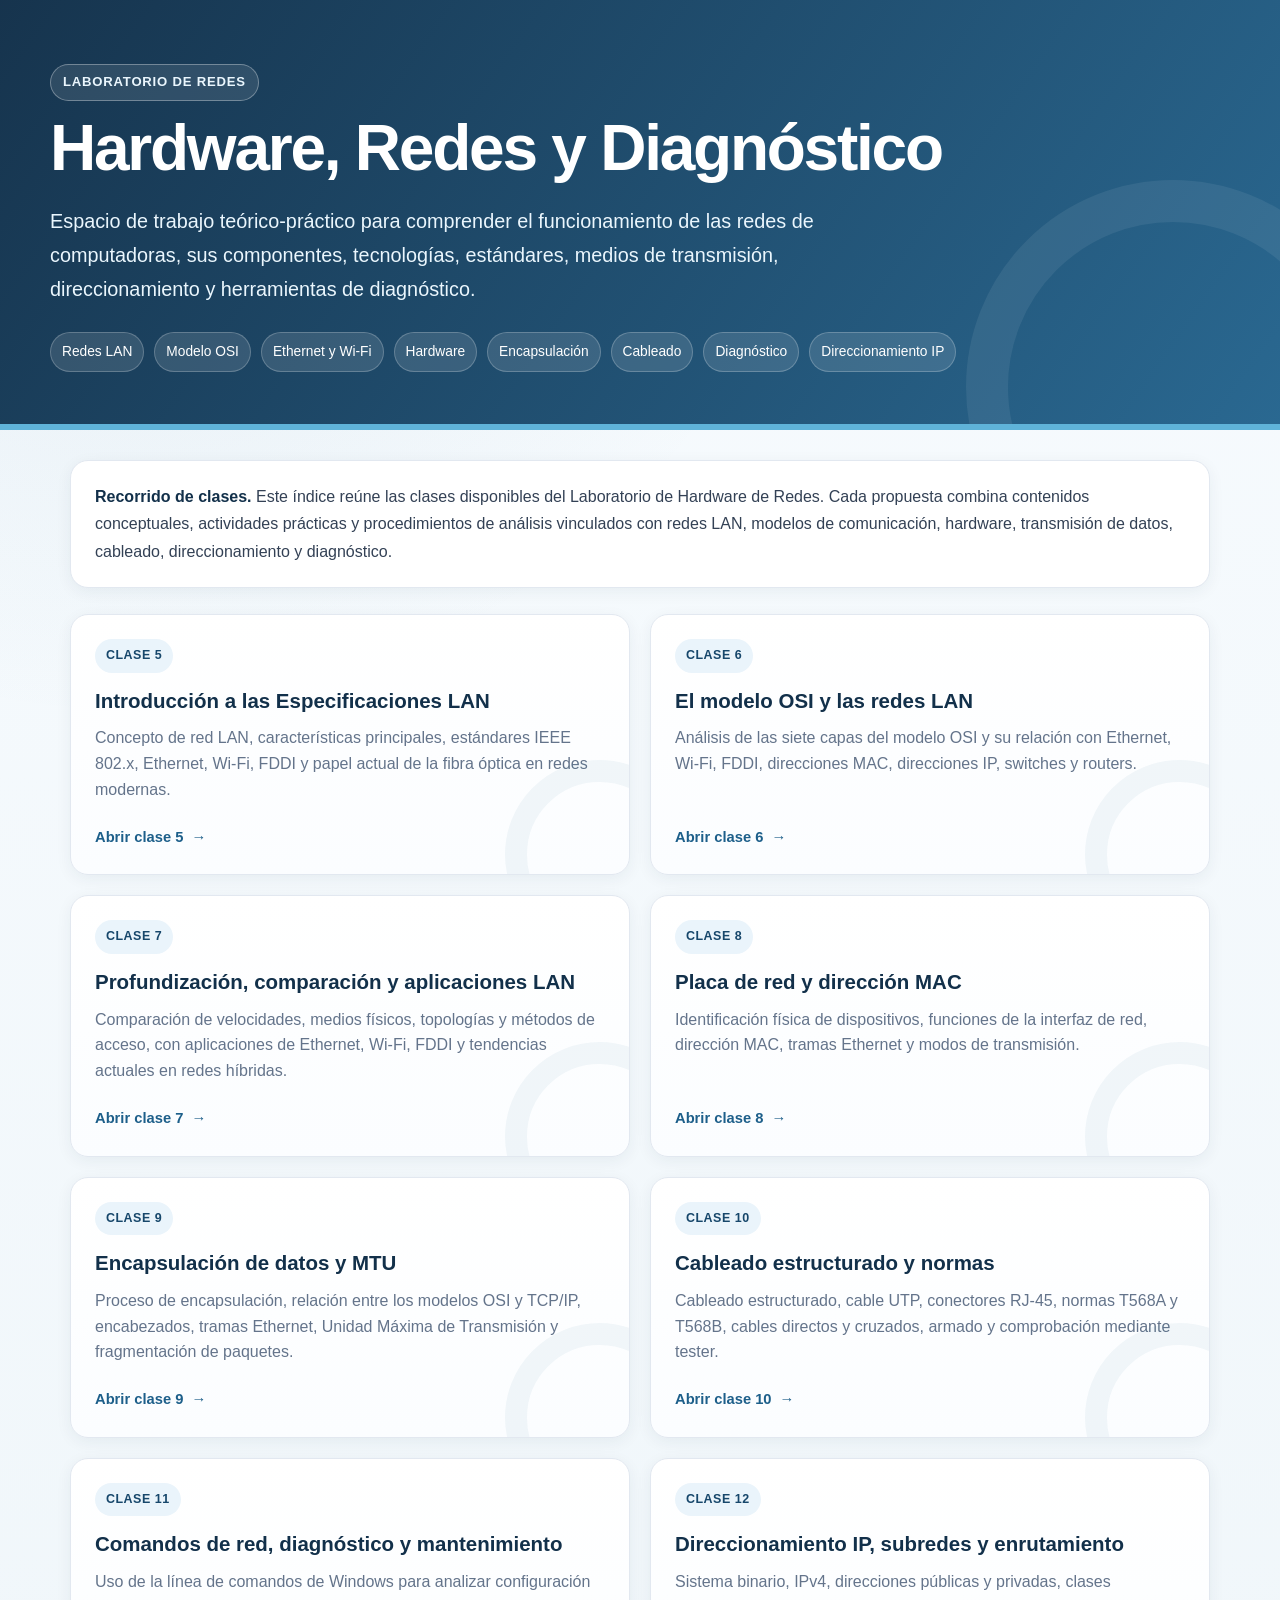
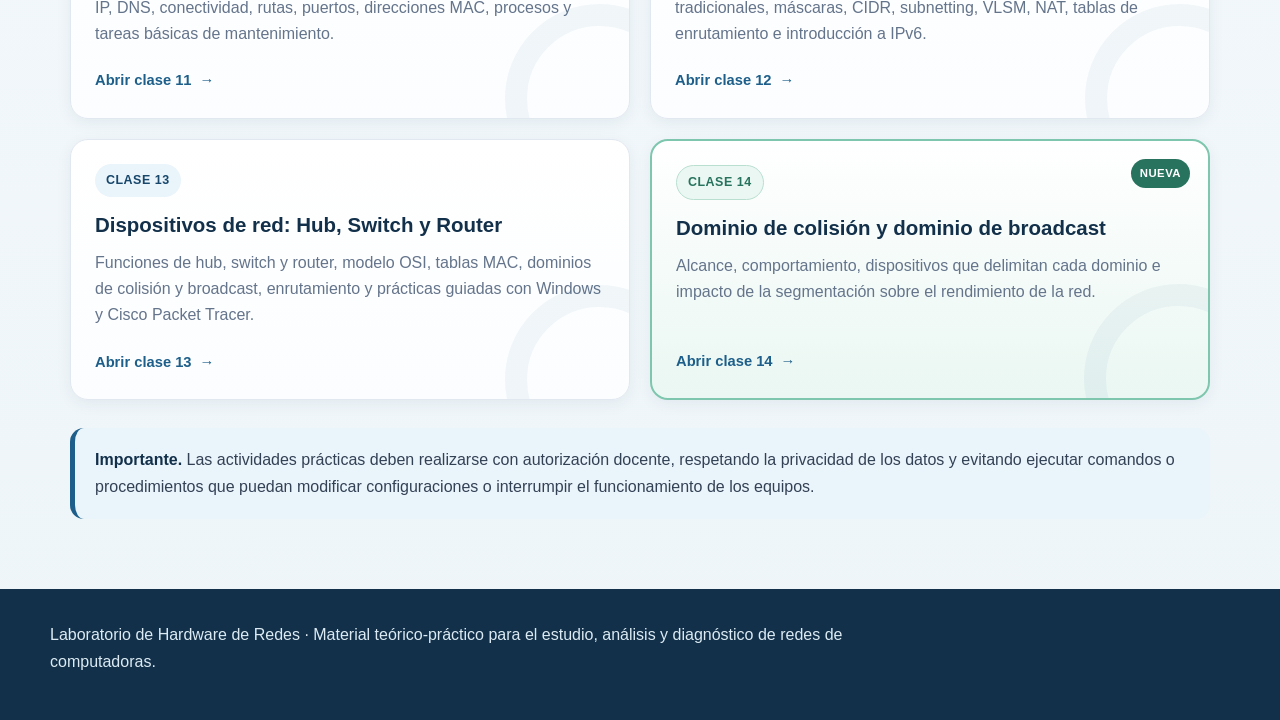
==== commit 09c41db1: "Agregar clase 14 sobre dominios de red" ====
--- a/index.html
+++ b/index.html
@@ -479,7 +479,7 @@
       </a>
 
       <!-- CLASE 13 -->
-      <a class="clase-card nueva" href="clases/clase13.html">
+      <a class="clase-card" href="clases/clase13.html">
         <div>
           <span class="numero">Clase 13</span>
           <h2>Dispositivos de red: Hub, Switch y Router</h2>
@@ -488,6 +488,17 @@
             guiadas con Windows y Cisco Packet Tracer.</p>
         </div>
         <span class="accion">Abrir clase 13</span>
+      </a>
+
+      <!-- CLASE 14 -->
+      <a class="clase-card nueva" href="clases/clase14.html">
+        <div>
+          <span class="numero">Clase 14</span>
+          <h2>Dominio de colisión y dominio de broadcast</h2>
+          <p>Alcance, comportamiento, dispositivos que delimitan cada dominio
+            e impacto de la segmentación sobre el rendimiento de la red.</p>
+        </div>
+        <span class="accion">Abrir clase 14</span>
       </a>
 
     </section>
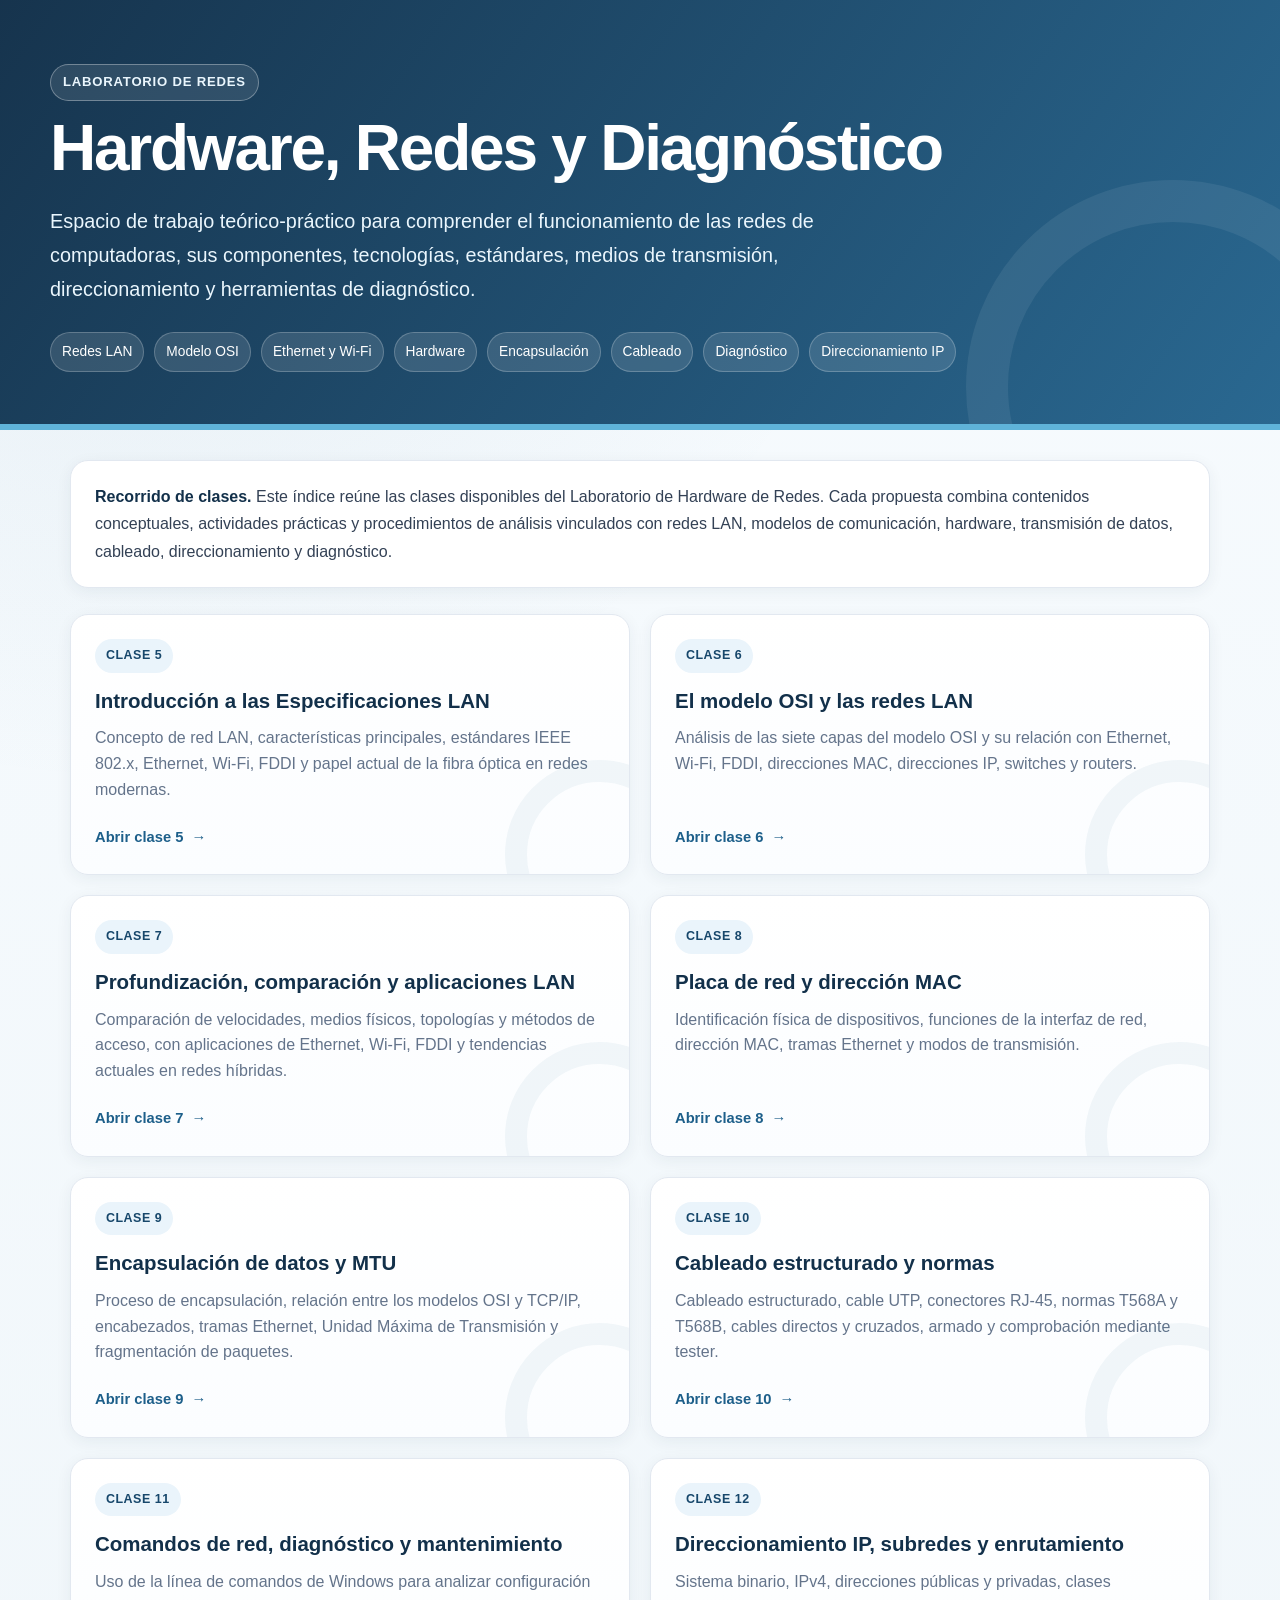
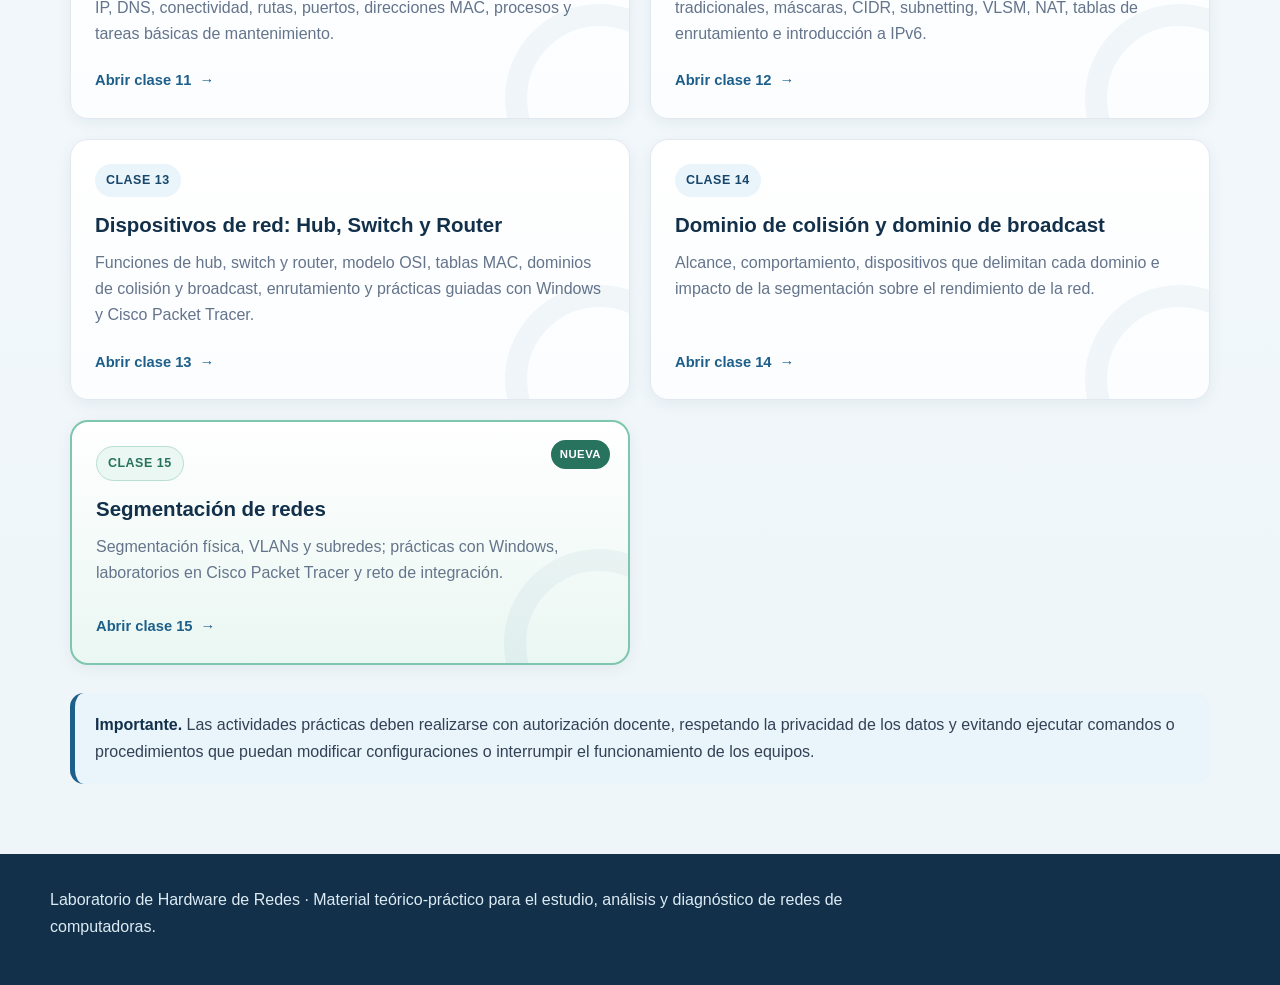
==== commit f70c116e: "Agregar clase 15 sobre segmentación de redes" ====
--- a/index.html
+++ b/index.html
@@ -491,7 +491,7 @@
       </a>
 
       <!-- CLASE 14 -->
-      <a class="clase-card nueva" href="clases/clase14.html">
+      <a class="clase-card" href="clases/clase14.html">
         <div>
           <span class="numero">Clase 14</span>
           <h2>Dominio de colisión y dominio de broadcast</h2>
@@ -499,6 +499,17 @@
             e impacto de la segmentación sobre el rendimiento de la red.</p>
         </div>
         <span class="accion">Abrir clase 14</span>
+      </a>
+
+      <!-- CLASE 15 -->
+      <a class="clase-card nueva" href="clases/clase15.html">
+        <div>
+          <span class="numero">Clase 15</span>
+          <h2>Segmentación de redes</h2>
+          <p>Segmentación física, VLANs y subredes; prácticas con Windows,
+            laboratorios en Cisco Packet Tracer y reto de integración.</p>
+        </div>
+        <span class="accion">Abrir clase 15</span>
       </a>
 
     </section>
--- a/style.css
+++ b/style.css
@@ -1,6 +1,6 @@
 /* ==========================================================
 LABORATORIO DE HARDWARE DE REDES - ESTILOS GENERALES
-Archivo compartido por Index y Clases 5 a 12
+Archivo compartido por el índice y todas las clases
 ========================================================== */
 
 :root {
@@ -2453,6 +2453,29 @@
 .table-compact { min-width: 420px; }
 .table-scroll { max-width: 100%; overflow-x: auto; overscroll-behavior-inline: contain; }
 .table-scroll table { margin: 0; }
+.network-diagram { margin: 20px 0; overflow-x: auto; border: 1px solid var(--gris-200); border-radius: 16px; background: #f8fbfd; }
+.network-diagram svg { display: block; min-width: 720px; width: 100%; height: auto; font-family: inherit; }
+.network-diagram .diagram-flat > rect, .network-diagram .diagram-segmented > rect { fill: #fff; stroke: #cfe1ec; stroke-width: 2; }
+.network-diagram .device { fill: var(--azul-700); stroke: var(--azul-900); stroke-width: 2; }
+.network-diagram .router { fill: var(--verde-700); stroke: #155b3a; stroke-width: 2; }
+.network-diagram .node circle { fill: var(--celeste-100); stroke: var(--azul-700); stroke-width: 3; }
+.network-diagram .link, .network-diagram .vlan10 path, .network-diagram .vlan20 path, .network-diagram .trunk { fill: none; stroke: var(--gris-600); stroke-width: 5; }
+.network-diagram .vlan10 circle { fill: #d9f4ff; stroke: var(--azul-700); stroke-width: 3; }
+.network-diagram .vlan20 circle { fill: #fff1c9; stroke: #a87800; stroke-width: 3; }
+.network-diagram .vlan10 path { stroke: var(--azul-700); } .network-diagram .vlan20 path { stroke: #a87800; }
+.network-diagram text { fill: var(--gris-950); font-size: 17px; font-weight: 700; }
+.network-diagram .device + text, .network-diagram .router + text { fill: #fff; }
+.network-diagram .diagram-title { fill: var(--azul-900); font-size: 24px; }
+.network-diagram .diagram-caption { fill: var(--gris-600); font-size: 14px; font-weight: 600; }
+.media-grid, .video-grid { display: grid; grid-template-columns: repeat(2, minmax(0, 1fr)); gap: 18px; margin: 20px 0; }
+.media-card, .video-card { min-width: 0; margin: 0; overflow: hidden; border: 1px solid var(--gris-200); border-radius: 16px; background: var(--blanco); }
+.media-card img { display: block; width: 100%; aspect-ratio: 16 / 9; object-fit: cover; }
+.media-card figcaption, .video-card > :not(.video-frame) { margin-right: 18px; margin-left: 18px; }
+.media-card figcaption { padding: 14px 0 18px; color: var(--gris-600); }
+.video-frame { position: relative; aspect-ratio: 16 / 9; background: var(--azul-900); }
+.video-frame iframe { position: absolute; inset: 0; width: 100%; height: 100%; border: 0; }
+.video-card h3 { margin-top: 16px; } .video-card .btn { display: inline-flex; margin-bottom: 18px; }
+@media (max-width: 760px) { .media-grid, .video-grid { grid-template-columns: 1fr; } }
 .contenedor .table-scroll { margin: 16px 0; }
 .contenedor table { min-width: 580px; }
 .grid-2 > *, .grid-3 > *, .two-col > *, .three-col > * { min-width: 0; }
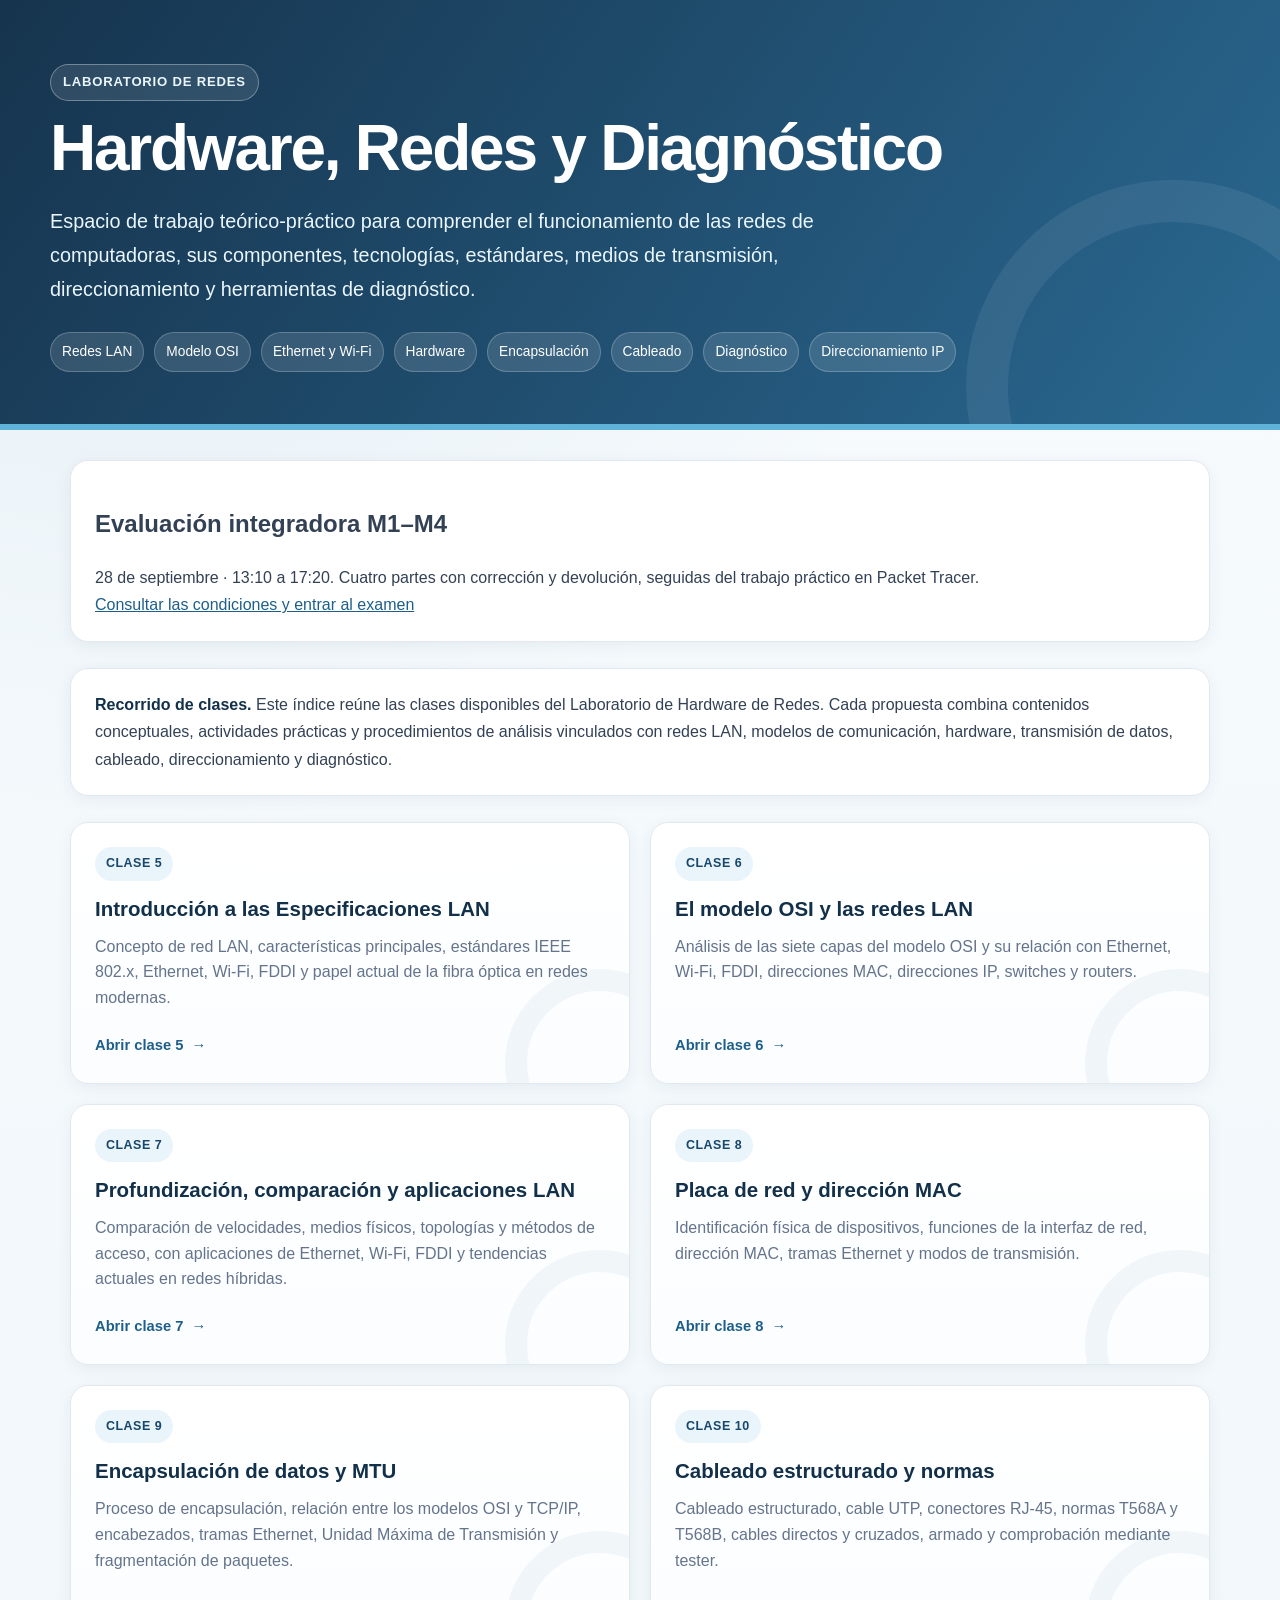
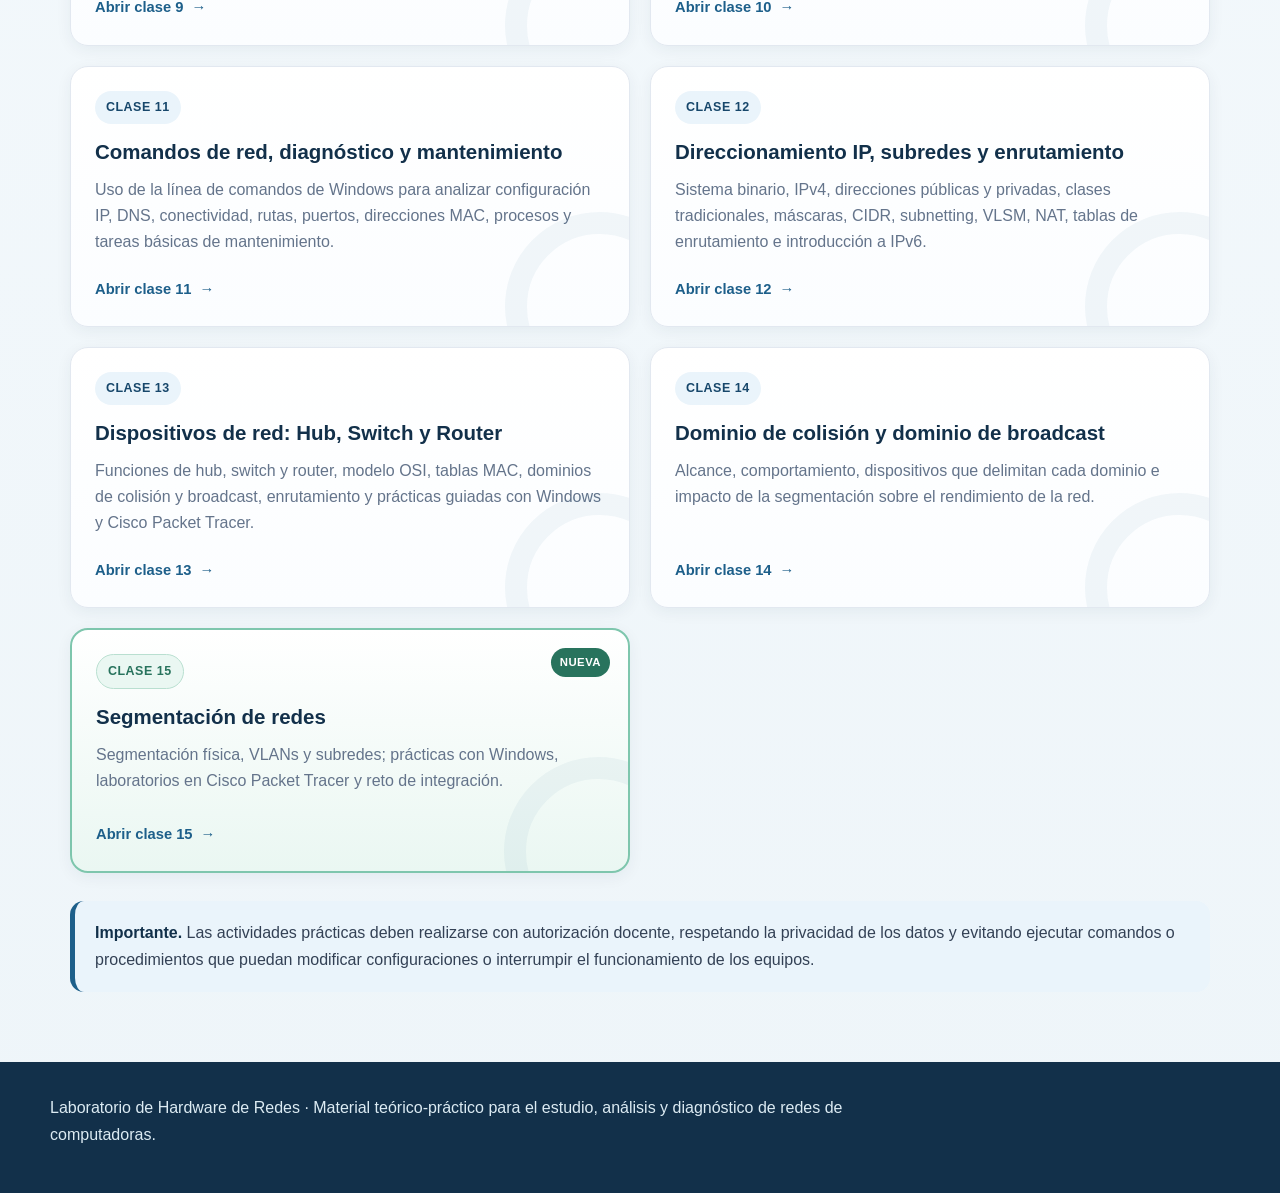
==== commit 3a9d6084: "Preparar evaluacion M1-M4 con acceso privado y control central de intentos" ====
--- a/index.html
+++ b/index.html
@@ -115,6 +115,12 @@
     class="indice-clases"
     id="contenido"
   >
+
+    <section class="descripcion" aria-labelledby="titulo-evaluacion">
+      <h2 id="titulo-evaluacion">Evaluación integradora M1–M4</h2>
+      <p>28 de septiembre · 13:10 a 17:20. Cuatro partes con corrección y devolución, seguidas del trabajo práctico en Packet Tracer.</p>
+      <p><a href="evaluacion/index.html">Consultar las condiciones y entrar al examen</a></p>
+    </section>
 
     <!-- ========================================
          PRESENTACIÓN
